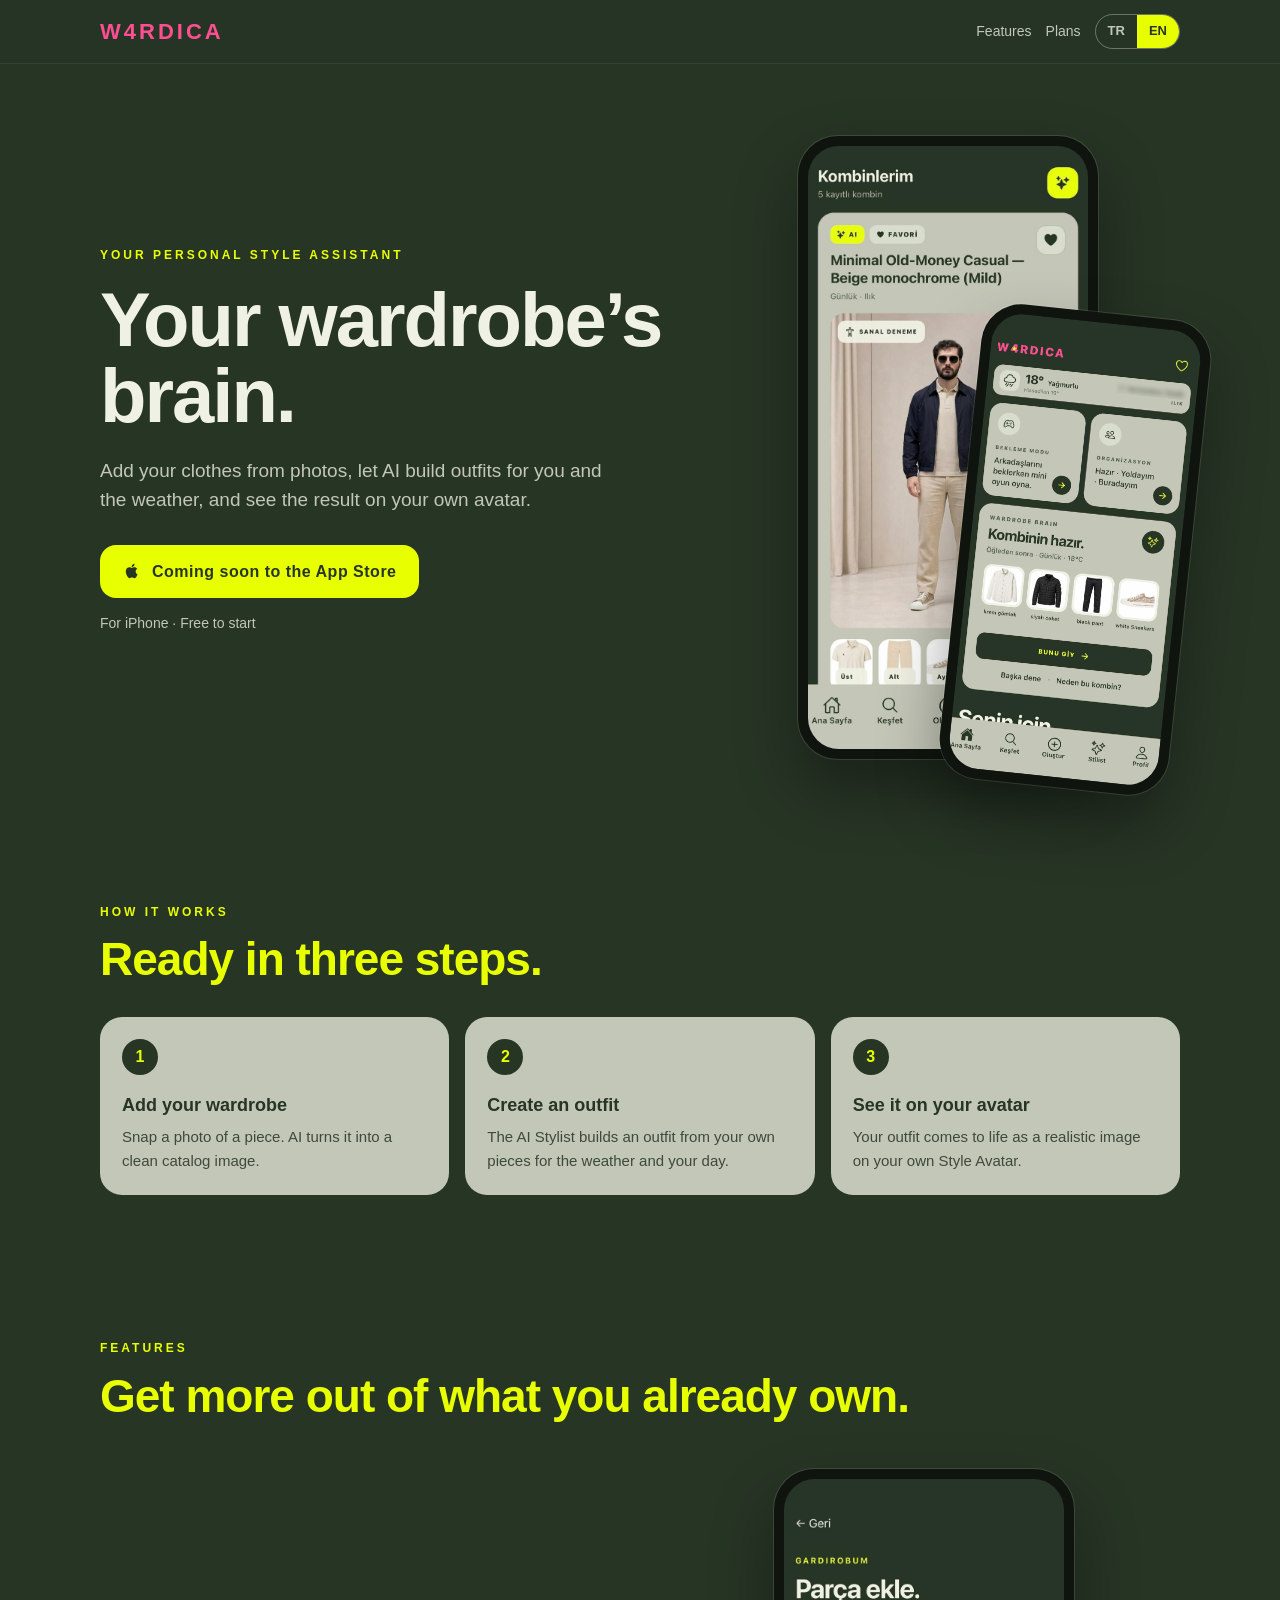
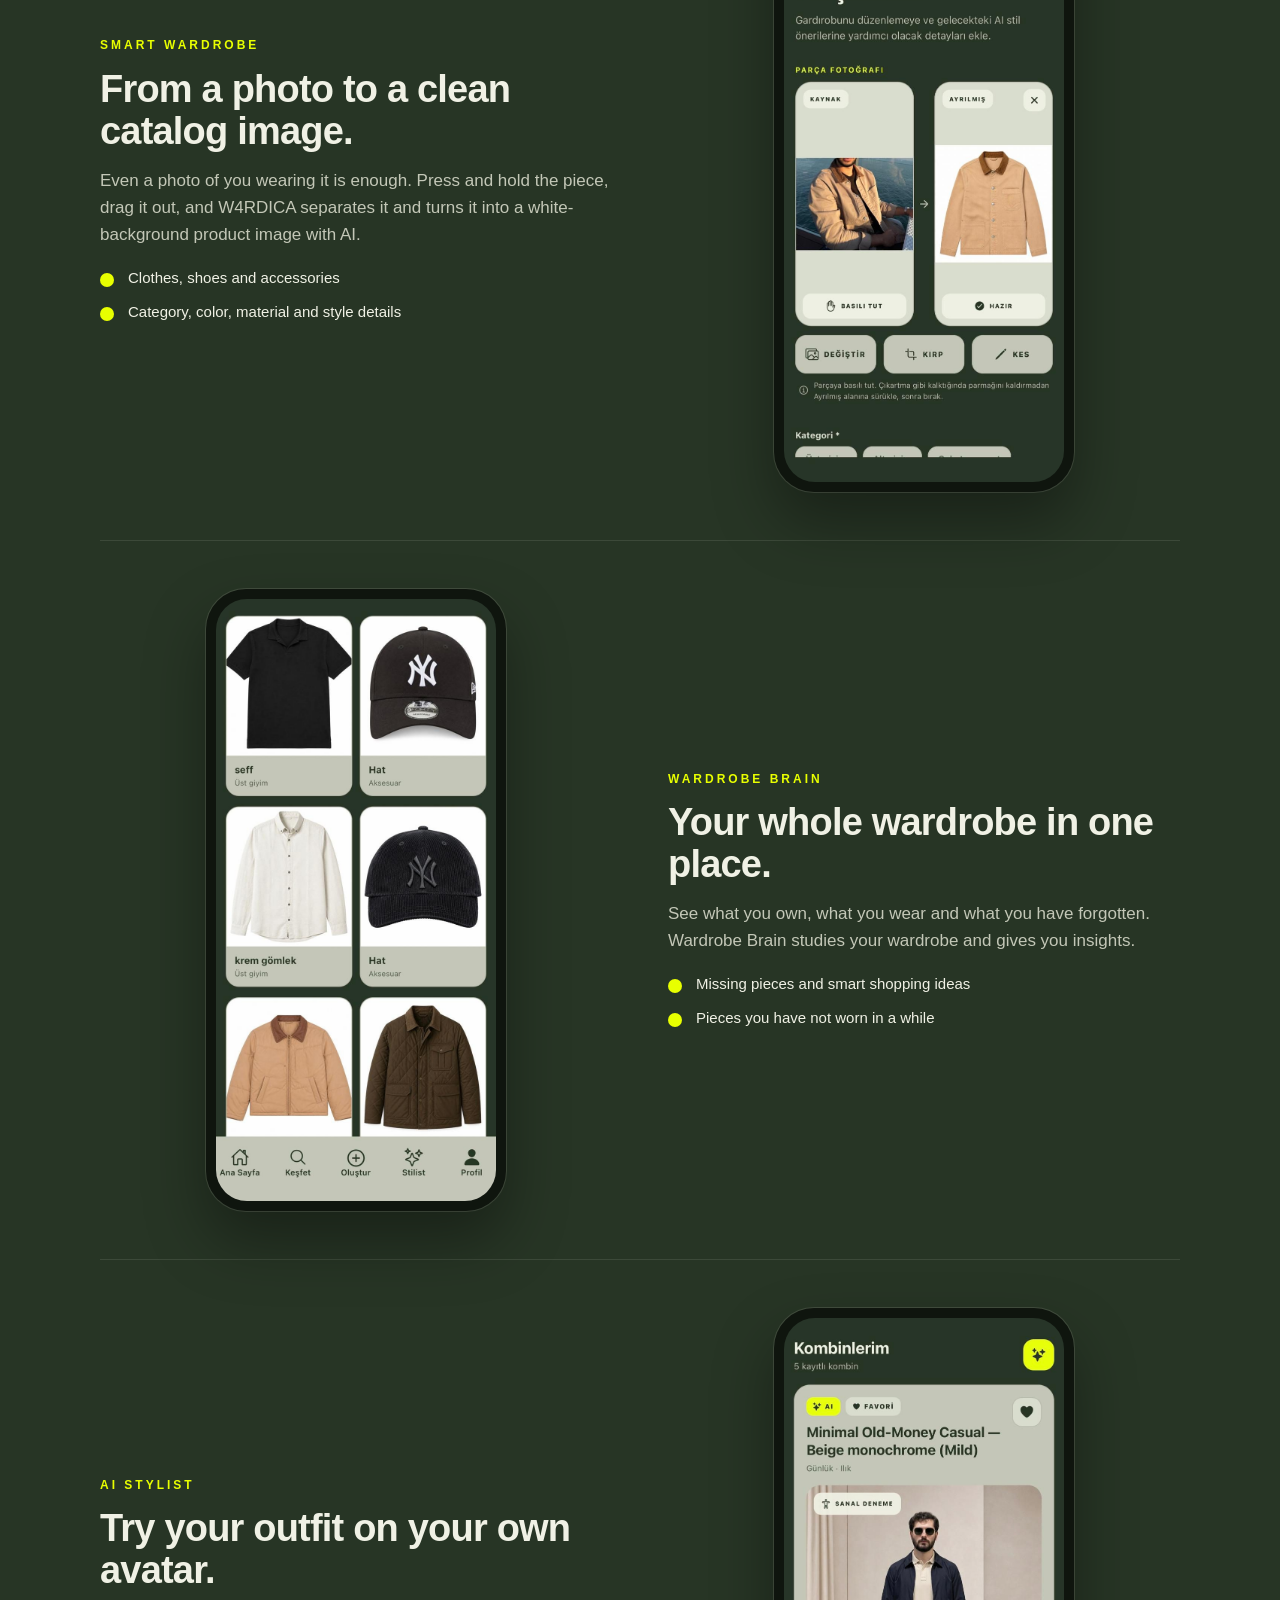
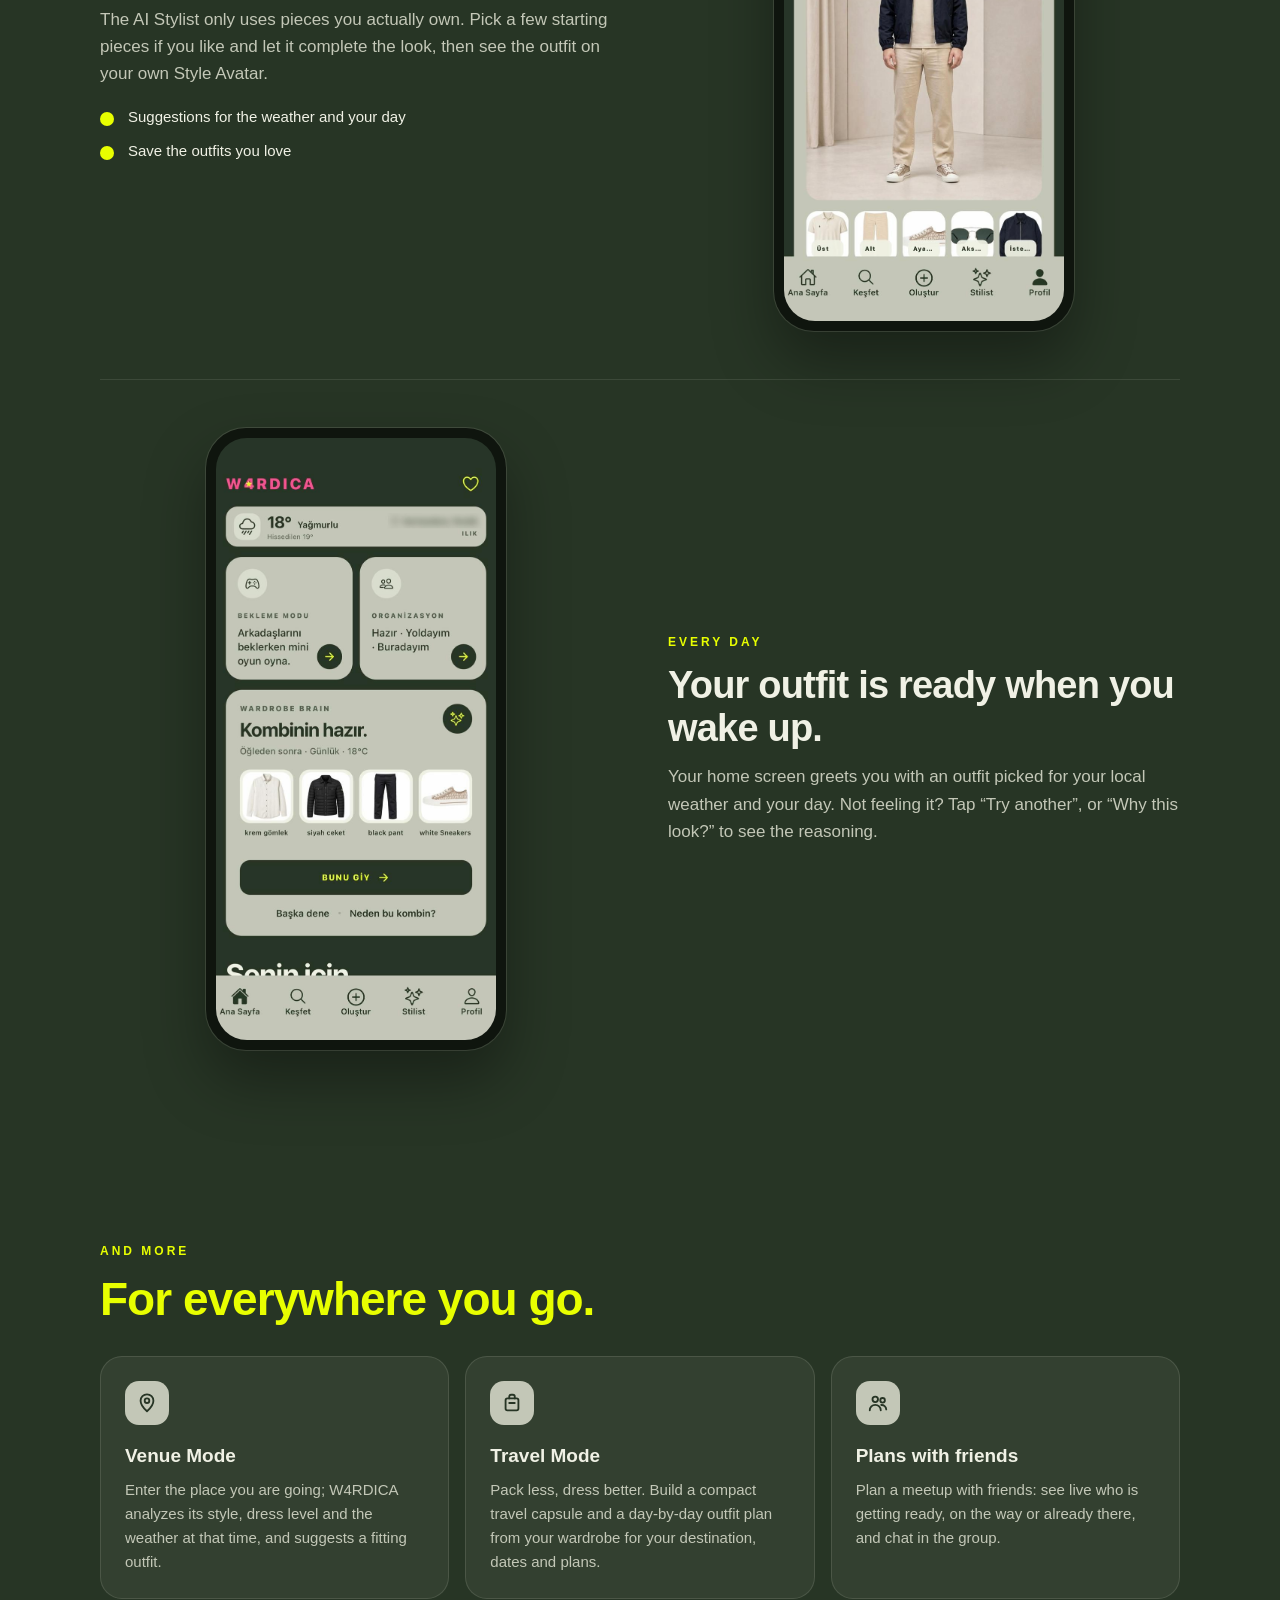
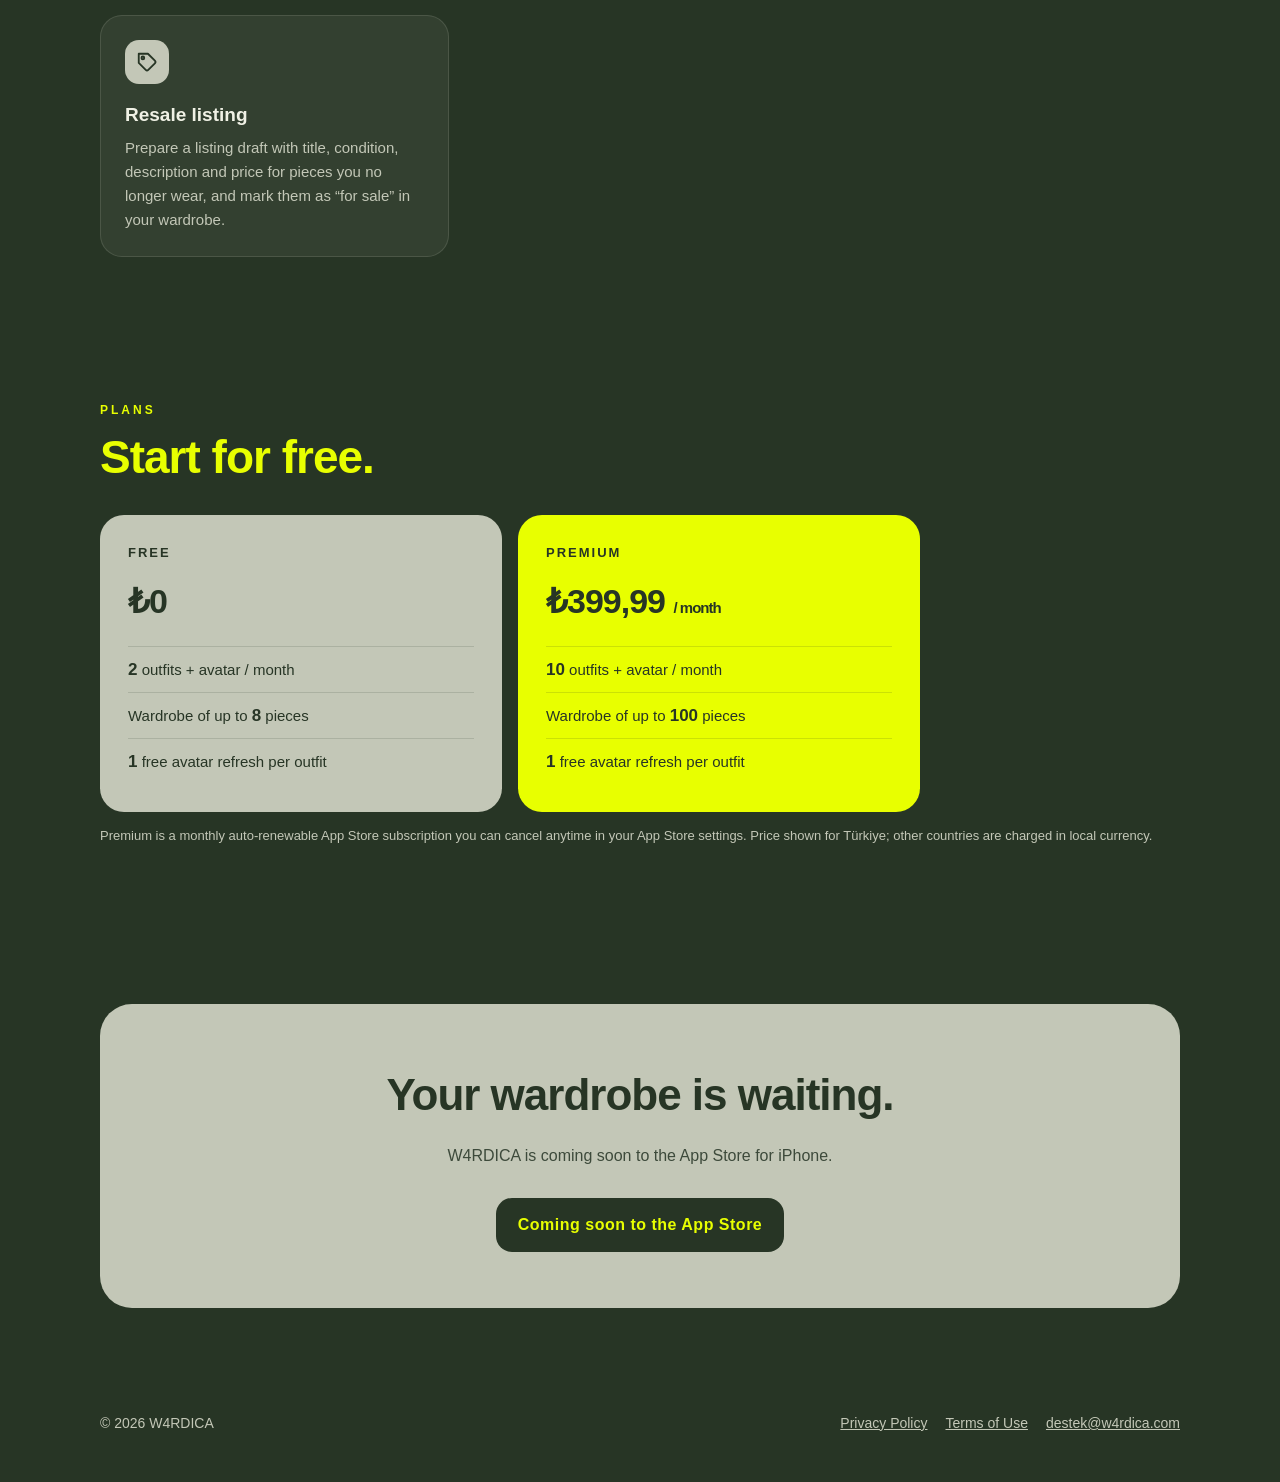
==== index.html @ 7abb7be6 "W4RDICA website: landing page, privacy policy, terms of use Co-Authored-By: Claude Opus 5.5 <noreply" ====
<!doctype html>
<html lang="tr" data-lang="tr">
  <head>
    <meta charset="utf-8" />
    <meta name="viewport" content="width=device-width, initial-scale=1" />
    <title>W4RDICA — Gardırobunun beyni</title>
    <meta
      name="description"
      content="W4RDICA: gardırobunu fotoğraftan ekle, yapay zekâ ile sana özel kombinler oluştur ve kombinini kendi avatarında gör."
    />
    <meta property="og:title" content="W4RDICA — Gardırobunun beyni" />
    <meta
      property="og:description"
      content="Gardırobunu dijitalleştir, yapay zekâ ile kombin oluştur, avatarında dene."
    />
    <meta property="og:image" content="images/screen-outfit-avatar.jpg" />
    <meta name="theme-color" content="#273525" />
    <link rel="stylesheet" href="style.css" />
    <link rel="stylesheet" href="home.css" />
  </head>
  <body>
    <header class="site-header">
      <div class="inner">
        <a class="brand" href="./">W4RDICA</a>
        <div class="header-actions">
          <a class="hide-mobile" href="#features">
            <span lang="tr">Özellikler</span><span lang="en">Features</span>
          </a>
          <a class="hide-mobile" href="#plans">
            <span lang="tr">Planlar</span><span lang="en">Plans</span>
          </a>
          <div class="lang-toggle" role="group" aria-label="Language">
            <button type="button" data-set-lang="tr" aria-pressed="true">TR</button>
            <button type="button" data-set-lang="en" aria-pressed="false">EN</button>
          </div>
        </div>
      </div>
    </header>

    <main>
      <!-- ================= HERO ================= -->
      <section class="section">
        <div class="hero-grid">
          <div>
            <div class="eyebrow">
              <span lang="tr">Kişisel stil asistanın</span>
              <span lang="en">Your personal style assistant</span>
            </div>

            <h1 class="hero-title">
              <span lang="tr">Gardırobunun beyni.</span>
              <span lang="en">Your wardrobe’s brain.</span>
            </h1>

            <p class="hero-lead" lang="tr">
              Kıyafetlerini fotoğraftan ekle, yapay zekâ sana ve havaya uygun
              kombinler hazırlasın, sonucu kendi avatarında gör.
            </p>
            <p class="hero-lead" lang="en">
              Add your clothes from photos, let AI build outfits for you and
              the weather, and see the result on your own avatar.
            </p>

            <div class="coming-soon">
              <svg viewBox="0 0 24 24" fill="currentColor" aria-hidden="true">
                <path d="M16.37 12.5c-.02-2.2 1.8-3.26 1.88-3.31-1.03-1.5-2.62-1.7-3.18-1.73-1.35-.14-2.64.8-3.33.8-.69 0-1.74-.78-2.87-.76-1.47.02-2.83.86-3.59 2.17-1.54 2.66-.39 6.6 1.1 8.76.73 1.06 1.6 2.24 2.74 2.2 1.1-.05 1.52-.71 2.85-.71 1.33 0 1.7.71 2.87.69 1.18-.02 1.93-1.08 2.65-2.14.84-1.22 1.18-2.41 1.2-2.47-.03-.01-2.3-.88-2.32-3.5ZM14.2 6.03c.6-.73 1.01-1.75.9-2.77-.87.04-1.92.58-2.54 1.31-.56.64-1.05 1.68-.92 2.68.97.07 1.96-.49 2.56-1.22Z" />
              </svg>
              <span lang="tr">Yakında App Store’da</span>
              <span lang="en">Coming soon to the App Store</span>
            </div>

            <p class="hero-note" lang="tr">iPhone için · Ücretsiz başla</p>
            <p class="hero-note" lang="en">For iPhone · Free to start</p>
          </div>

          <div class="hero-phones">
            <div class="phone">
              <img
                src="images/screen-outfit-avatar.jpg"
                alt="W4RDICA: yapay zekâ kombini avatar üzerinde"
                loading="eager"
              />
            </div>
            <div class="phone">
              <img
                src="images/screen-home.jpg"
                alt="W4RDICA ana sayfa: günün hazır kombini"
                loading="lazy"
              />
            </div>
          </div>
        </div>
      </section>

      <!-- ================= HOW IT WORKS ================= -->
      <section class="section">
        <div class="eyebrow">
          <span lang="tr">Nasıl çalışır?</span>
          <span lang="en">How it works</span>
        </div>
        <h2 class="section-title">
          <span lang="tr">Üç adımda hazırsın.</span>
          <span lang="en">Ready in three steps.</span>
        </h2>

        <div class="steps">
          <div class="step">
            <div class="step-number">1</div>
            <h3>
              <span lang="tr">Gardırobunu ekle</span>
              <span lang="en">Add your wardrobe</span>
            </h3>
            <p lang="tr">Kıyafetinin fotoğrafını çek. Yapay zekâ onu temiz bir katalog görseline dönüştürür.</p>
            <p lang="en">Snap a photo of a piece. AI turns it into a clean catalog image.</p>
          </div>
          <div class="step">
            <div class="step-number">2</div>
            <h3>
              <span lang="tr">Kombinini oluştur</span>
              <span lang="en">Create an outfit</span>
            </h3>
            <p lang="tr">AI Stilist, gardırobundaki parçalardan havaya ve gününe uygun bir kombin hazırlar.</p>
            <p lang="en">The AI Stylist builds an outfit from your own pieces for the weather and your day.</p>
          </div>
          <div class="step">
            <div class="step-number">3</div>
            <h3>
              <span lang="tr">Avatarında gör</span>
              <span lang="en">See it on your avatar</span>
            </h3>
            <p lang="tr">Kombinin, kendi Stil Avatarın üzerinde gerçekçi bir görselle canlanır.</p>
            <p lang="en">Your outfit comes to life as a realistic image on your own Style Avatar.</p>
          </div>
        </div>
      </section>

      <!-- ================= FEATURES ================= -->
      <section class="section" id="features">
        <div class="eyebrow">
          <span lang="tr">Özellikler</span>
          <span lang="en">Features</span>
        </div>
        <h2 class="section-title">
          <span lang="tr">Dolabındakiler, hiç olmadığı kadar işe yarar.</span>
          <span lang="en">Get more out of what you already own.</span>
        </h2>

        <!-- Smart wardrobe: add item -->
        <div class="feature">
          <div>
            <div class="eyebrow">
              <span lang="tr">Akıllı gardırop</span>
              <span lang="en">Smart wardrobe</span>
            </div>
            <h3>
              <span lang="tr">Fotoğraftan, temiz bir katalog görseline.</span>
              <span lang="en">From a photo to a clean catalog image.</span>
            </h3>
            <p lang="tr">Kıyafetin üzerindeyken çektiğin bir fotoğraf bile yeterli. Parçaya basılı tut, sürükle; W4RDICA onu ayırır ve yapay zekâ ile beyaz zeminli bir ürün görseline dönüştürür.</p>
            <p lang="en">Even a photo of you wearing it is enough. Press and hold the piece, drag it out, and W4RDICA separates it and turns it into a white-background product image with AI.</p>
            <ul lang="tr">
              <li>Kıyafet, ayakkabı ve aksesuarlar</li>
              <li>Kategori, renk, malzeme ve stil bilgileri</li>
            </ul>
            <ul lang="en">
              <li>Clothes, shoes and accessories</li>
              <li>Category, color, material and style details</li>
            </ul>
          </div>
          <div class="feature-media">
            <div class="phone">
              <img src="images/screen-add-item.jpg" alt="Parça ekleme: fotoğraftan ayrılmış kıyafet" loading="lazy" />
            </div>
          </div>
        </div>

        <!-- Wardrobe grid + insights -->
        <div class="feature reverse">
          <div>
            <div class="eyebrow">
              <span lang="tr">Wardrobe Brain</span>
              <span lang="en">Wardrobe Brain</span>
            </div>
            <h3>
              <span lang="tr">Tüm gardırobun, tek bir yerde.</span>
              <span lang="en">Your whole wardrobe in one place.</span>
            </h3>
            <p lang="tr">Ne aldığını, ne giydiğini ve neyi unuttuğunu gör. Wardrobe Brain gardırobunu inceler ve sana içgörüler sunar.</p>
            <p lang="en">See what you own, what you wear and what you have forgotten. Wardrobe Brain studies your wardrobe and gives you insights.</p>
            <ul lang="tr">
              <li>Eksik parçalar ve akıllı alışveriş önerileri</li>
              <li>Uzun süredir giyilmeyen parçalar</li>
            </ul>
            <ul lang="en">
              <li>Missing pieces and smart shopping ideas</li>
              <li>Pieces you have not worn in a while</li>
            </ul>
          </div>
          <div class="feature-media">
            <div class="phone">
              <img src="images/screen-wardrobe.jpg" alt="Gardırop ızgarası" loading="lazy" />
            </div>
          </div>
        </div>

        <!-- AI Stylist + avatar -->
        <div class="feature">
          <div>
            <div class="eyebrow">
              <span lang="tr">AI Stilist</span>
              <span lang="en">AI Stylist</span>
            </div>
            <h3>
              <span lang="tr">Kombinini kendi avatarında dene.</span>
              <span lang="en">Try your outfit on your own avatar.</span>
            </h3>
            <p lang="tr">AI Stilist yalnızca gerçekten sahip olduğun parçalarla kombin kurar. İstersen başlangıç parçalarını sen seç; kalanını o tamamlasın. Sonra kombinini kendi Stil Avatarının üzerinde gör.</p>
            <p lang="en">The AI Stylist only uses pieces you actually own. Pick a few starting pieces if you like and let it complete the look, then see the outfit on your own Style Avatar.</p>
            <ul lang="tr">
              <li>Havaya ve gününe uygun öneriler</li>
              <li>Beğendiğin kombinleri kaydet</li>
            </ul>
            <ul lang="en">
              <li>Suggestions for the weather and your day</li>
              <li>Save the outfits you love</li>
            </ul>
          </div>
          <div class="feature-media">
            <div class="phone">
              <img src="images/screen-outfit-avatar.jpg" alt="Kombin, avatar üzerinde sanal deneme" loading="lazy" />
            </div>
          </div>
        </div>

        <!-- Daily ready look -->
        <div class="feature reverse">
          <div>
            <div class="eyebrow">
              <span lang="tr">Her gün</span>
              <span lang="en">Every day</span>
            </div>
            <h3>
              <span lang="tr">Uyandığında kombinin hazır.</span>
              <span lang="en">Your outfit is ready when you wake up.</span>
            </h3>
            <p lang="tr">Ana sayfada bulunduğun yerin hava durumuna ve gününe göre hazırlanmış bir kombin seni bekler. Beğenmezsen “Başka dene”, neden seçildiğini merak edersen “Neden bu kombin?”.</p>
            <p lang="en">Your home screen greets you with an outfit picked for your local weather and your day. Not feeling it? Tap “Try another”, or “Why this look?” to see the reasoning.</p>
          </div>
          <div class="feature-media">
            <div class="phone">
              <img src="images/screen-home.jpg" alt="Ana sayfa: günün kombini" loading="lazy" />
            </div>
          </div>
        </div>
      </section>

      <!-- ================= MORE FEATURES ================= -->
      <section class="section">
        <div class="eyebrow">
          <span lang="tr">Dahası</span>
          <span lang="en">And more</span>
        </div>
        <h2 class="section-title">
          <span lang="tr">Gittiğin her yer için.</span>
          <span lang="en">For everywhere you go.</span>
        </h2>

        <div class="more-grid">
          <div class="more-card">
            <div class="more-icon">
              <svg viewBox="0 0 24 24" fill="none" stroke="currentColor" stroke-width="2" stroke-linecap="round" stroke-linejoin="round" aria-hidden="true"><path d="M12 21s-7-6.2-7-11.5A7 7 0 0 1 19 9.5C19 14.8 12 21 12 21Z" /><circle cx="12" cy="9.5" r="2.5" /></svg>
            </div>
            <h3><span lang="tr">Mekân Modu</span><span lang="en">Venue Mode</span></h3>
            <p lang="tr">Gideceğin mekânı yaz; W4RDICA mekânın tarzını, şıklık seviyesini ve o saatteki havayı analiz edip ortama uygun bir kombin önersin.</p>
            <p lang="en">Enter the place you are going; W4RDICA analyzes its style, dress level and the weather at that time, and suggests a fitting outfit.</p>
          </div>

          <div class="more-card">
            <div class="more-icon">
              <svg viewBox="0 0 24 24" fill="none" stroke="currentColor" stroke-width="2" stroke-linecap="round" stroke-linejoin="round" aria-hidden="true"><rect x="5" y="7" width="14" height="13" rx="2" /><path d="M9 7V5a2 2 0 0 1 2-2h2a2 2 0 0 1 2 2v2" /><path d="M9 12h6" /></svg>
            </div>
            <h3><span lang="tr">Seyahat Modu</span><span lang="en">Travel Mode</span></h3>
            <p lang="tr">Daha az götür, daha iyi giyin. Gideceğin yer, tarihler ve planlarına göre gardırobundan kompakt bir seyahat kapsülü ve gün gün kombin planı oluştur.</p>
            <p lang="en">Pack less, dress better. Build a compact travel capsule and a day-by-day outfit plan from your wardrobe for your destination, dates and plans.</p>
          </div>

          <div class="more-card">
            <div class="more-icon">
              <svg viewBox="0 0 24 24" fill="none" stroke="currentColor" stroke-width="2" stroke-linecap="round" stroke-linejoin="round" aria-hidden="true"><circle cx="9" cy="8" r="3" /><path d="M3 20a6 6 0 0 1 12 0" /><circle cx="17" cy="9" r="2.5" /><path d="M15.5 14.2A5 5 0 0 1 21 19" /></svg>
            </div>
            <h3><span lang="tr">Organizasyon</span><span lang="en">Plans with friends</span></h3>
            <p lang="tr">Arkadaşlarınla buluşmayı planla: kimin hazırlandığını, yolda olduğunu ya da vardığını canlı gör, grup sohbetinde konuş.</p>
            <p lang="en">Plan a meetup with friends: see live who is getting ready, on the way or already there, and chat in the group.</p>
          </div>

          <div class="more-card">
            <div class="more-icon">
              <svg viewBox="0 0 24 24" fill="none" stroke="currentColor" stroke-width="2" stroke-linecap="round" stroke-linejoin="round" aria-hidden="true"><path d="M20.6 13.4 13.4 20.6a2 2 0 0 1-2.8 0L3 13V3h10l7.6 7.6a2 2 0 0 1 0 2.8Z" /><circle cx="7.5" cy="7.5" r="1.5" /></svg>
            </div>
            <h3><span lang="tr">İkinci el ilanı</span><span lang="en">Resale listing</span></h3>
            <p lang="tr">Artık giymediğin parçalar için başlık, durum, açıklama ve fiyatıyla ilan taslağı hazırla; parçayı gardırobunda “satışta” olarak işaretle.</p>
            <p lang="en">Prepare a listing draft with title, condition, description and price for pieces you no longer wear, and mark them as “for sale” in your wardrobe.</p>
          </div>
        </div>
      </section>

      <!-- ================= PLANS ================= -->
      <section class="section" id="plans">
        <div class="eyebrow">
          <span lang="tr">Planlar</span>
          <span lang="en">Plans</span>
        </div>
        <h2 class="section-title">
          <span lang="tr">Ücretsiz başla.</span>
          <span lang="en">Start for free.</span>
        </h2>

        <div class="plans">
          <div class="plan">
            <div class="plan-name"><span lang="tr">ÜCRETSİZ</span><span lang="en">FREE</span></div>
            <div class="plan-price">₺0</div>
            <ul lang="tr">
              <li><strong>2</strong> kombin + avatar / ay</li>
              <li><strong>8</strong> parçalık gardırop</li>
              <li>Kombin başına <strong>1</strong> ücretsiz avatar yenileme</li>
            </ul>
            <ul lang="en">
              <li><strong>2</strong> outfits + avatar / month</li>
              <li>Wardrobe of up to <strong>8</strong> pieces</li>
              <li><strong>1</strong> free avatar refresh per outfit</li>
            </ul>
          </div>

          <div class="plan premium">
            <div class="plan-name">PREMIUM</div>
            <div class="plan-price">
              ₺399,99 <small lang="tr">/ ay</small><small lang="en">/ month</small>
            </div>
            <ul lang="tr">
              <li><strong>10</strong> kombin + avatar / ay</li>
              <li><strong>100</strong> parçalık gardırop</li>
              <li>Kombin başına <strong>1</strong> ücretsiz avatar yenileme</li>
            </ul>
            <ul lang="en">
              <li><strong>10</strong> outfits + avatar / month</li>
              <li>Wardrobe of up to <strong>100</strong> pieces</li>
              <li><strong>1</strong> free avatar refresh per outfit</li>
            </ul>
          </div>
        </div>

        <p class="plans-note" lang="tr">Premium, App Store üzerinden aylık otomatik yenilenen bir aboneliktir; istediğin zaman App Store ayarlarından iptal edebilirsin. Türkiye fiyatıdır; diğer ülkelerde fiyat yerel para birimine göre değişir.</p>
        <p class="plans-note" lang="en">Premium is a monthly auto-renewable App Store subscription you can cancel anytime in your App Store settings. Price shown for Türkiye; other countries are charged in local currency.</p>
      </section>

      <!-- ================= FINAL CTA ================= -->
      <section class="section">
        <div class="final-cta">
          <h2>
            <span lang="tr">Gardırobun seni bekliyor.</span>
            <span lang="en">Your wardrobe is waiting.</span>
          </h2>
          <p lang="tr">W4RDICA çok yakında iPhone için App Store’da.</p>
          <p lang="en">W4RDICA is coming soon to the App Store for iPhone.</p>
          <div class="coming-soon">
            <span lang="tr">Yakında App Store’da</span>
            <span lang="en">Coming soon to the App Store</span>
          </div>
        </div>
      </section>
    </main>

    <footer class="site-footer">
      <div>© 2026 W4RDICA</div>
      <nav>
        <a href="privacy.html">
          <span lang="tr">Gizlilik Politikası</span><span lang="en">Privacy Policy</span>
        </a>
        <a href="terms.html">
          <span lang="tr">Kullanım Koşulları</span><span lang="en">Terms of Use</span>
        </a>
        <a href="mailto:destek@w4rdica.com">destek@w4rdica.com</a>
      </nav>
    </footer>

    <script>
      (function () {
        var root = document.documentElement;
        var buttons = document.querySelectorAll('[data-set-lang]');

        function setLang(lang) {
          root.setAttribute('data-lang', lang);
          root.setAttribute('lang', lang);
          buttons.forEach(function (button) {
            button.setAttribute(
              'aria-pressed',
              String(button.getAttribute('data-set-lang') === lang)
            );
          });
          try {
            localStorage.setItem('w4rdica-lang', lang);
          } catch (error) {}
        }

        var saved = null;
        try {
          saved = localStorage.getItem('w4rdica-lang');
        } catch (error) {}

        var browser = (navigator.language || 'tr').toLowerCase();
        setLang(saved || (browser.indexOf('tr') === 0 ? 'tr' : 'en'));

        buttons.forEach(function (button) {
          button.addEventListener('click', function () {
            setLang(button.getAttribute('data-set-lang'));
          });
        });
      })();
    </script>
  </body>
</html>
---- style.css ----
:root {
  --bg: #273525;
  --surface: #c3c7b7;
  --surface-soft: #d9ddcf;
  --text: #f0f1e5;
  --text-muted: #c3c7b7;
  --ink: #273525;
  --accent: #e8ff00;
  --brand: #ff4f92;
}

* {
  box-sizing: border-box;
}

html {
  -webkit-text-size-adjust: 100%;
}

body {
  margin: 0;
  background: var(--bg);
  color: var(--text);
  font-family: -apple-system, BlinkMacSystemFont, "Segoe UI", Roboto,
    Helvetica, Arial, sans-serif;
  line-height: 1.6;
}

a {
  color: var(--accent);
}

.wrap {
  max-width: 760px;
  margin: 0 auto;
  padding: 32px 20px 64px;
}

.brand {
  font-size: 22px;
  font-weight: 800;
  letter-spacing: 3px;
  color: var(--brand);
  text-decoration: none;
}

nav.top {
  display: flex;
  flex-wrap: wrap;
  gap: 16px;
  align-items: center;
  justify-content: space-between;
}

nav.top .links {
  display: flex;
  flex-wrap: wrap;
  gap: 14px;
  font-size: 14px;
}

nav.top .links a {
  color: var(--text-muted);
}

h1 {
  margin: 40px 0 8px;
  font-size: 36px;
  line-height: 1.15;
  letter-spacing: -0.5px;
}

h2 {
  margin: 36px 0 8px;
  font-size: 21px;
  color: var(--accent);
}

h3 {
  margin: 24px 0 6px;
  font-size: 16px;
}

.updated {
  color: var(--text-muted);
  font-size: 14px;
}

.lang-switch {
  margin-top: 20px;
  display: inline-flex;
  gap: 8px;
  font-size: 14px;
}

.lang-switch a {
  padding: 6px 12px;
  border-radius: 999px;
  border: 1px solid var(--text-muted);
  color: var(--text);
  text-decoration: none;
}

.card {
  margin-top: 20px;
  padding: 16px 18px;
  border-radius: 16px;
  background: var(--surface);
  color: var(--ink);
}

.card a {
  color: var(--ink);
}

table {
  width: 100%;
  border-collapse: collapse;
  font-size: 14px;
}

th,
td {
  text-align: left;
  vertical-align: top;
  padding: 8px 6px;
  border-bottom: 1px solid rgba(240, 241, 229, 0.2);
}

.table-scroll {
  overflow-x: auto;
}

hr {
  margin: 56px 0;
  border: none;
  border-top: 1px solid rgba(240, 241, 229, 0.25);
}

footer {
  margin-top: 56px;
  font-size: 13px;
  color: var(--text-muted);
}

.hero {
  margin-top: 64px;
}

.hero p {
  font-size: 18px;
  color: var(--text-muted);
}
---- home.css ----
/* Landing page — builds on the tokens in style.css. */

.site-header {
  position: sticky;
  top: 0;
  z-index: 10;
  background: rgba(39, 53, 37, 0.92);
  backdrop-filter: blur(10px);
  -webkit-backdrop-filter: blur(10px);
  border-bottom: 1px solid rgba(240, 241, 229, 0.08);
}

.site-header .inner {
  max-width: 1120px;
  margin: 0 auto;
  padding: 14px 20px;
  display: flex;
  align-items: center;
  justify-content: space-between;
  gap: 16px;
}

.header-actions {
  display: flex;
  align-items: center;
  gap: 14px;
  font-size: 14px;
}

.header-actions a {
  color: var(--text-muted);
  text-decoration: none;
}

.lang-toggle {
  display: inline-flex;
  border: 1px solid rgba(240, 241, 229, 0.35);
  border-radius: 999px;
  overflow: hidden;
}

.lang-toggle button {
  border: 0;
  background: transparent;
  color: var(--text-muted);
  font: inherit;
  font-size: 13px;
  font-weight: 700;
  padding: 6px 12px;
  cursor: pointer;
}

.lang-toggle button[aria-pressed="true"] {
  background: var(--accent);
  color: var(--ink);
}

.section {
  max-width: 1120px;
  margin: 0 auto;
  padding: 72px 20px;
}

.eyebrow {
  font-size: 12px;
  font-weight: 800;
  letter-spacing: 3px;
  color: var(--accent);
  text-transform: uppercase;
}

/* ---------- hero ---------- */

.hero-grid {
  display: grid;
  grid-template-columns: 1.1fr 0.9fr;
  gap: 48px;
  align-items: center;
}

.hero-title {
  margin: 16px 0 0;
  font-size: clamp(44px, 7vw, 76px);
  line-height: 1;
  letter-spacing: -2px;
}

.hero-lead {
  margin: 22px 0 0;
  max-width: 520px;
  font-size: 19px;
  line-height: 1.55;
  color: var(--text-muted);
}

.coming-soon {
  margin-top: 30px;
  display: inline-flex;
  align-items: center;
  gap: 10px;
  padding: 14px 22px;
  border-radius: 16px;
  background: var(--accent);
  color: var(--ink);
  font-weight: 800;
  letter-spacing: 0.5px;
}

.coming-soon svg {
  width: 20px;
  height: 20px;
}

.hero-note {
  margin-top: 14px;
  font-size: 14px;
  color: var(--text-muted);
}

/* ---------- phone frames ---------- */

.phone {
  position: relative;
  width: 100%;
  max-width: 300px;
  aspect-ratio: 771 / 1600;
  border-radius: 40px;
  padding: 10px;
  background: #0f150e;
  box-shadow:
    0 0 0 1px rgba(240, 241, 229, 0.12),
    0 30px 60px rgba(0, 0, 0, 0.35);
}

.phone img {
  display: block;
  width: 100%;
  height: 100%;
  object-fit: cover;
  border-radius: 31px;
}

.hero-phones {
  position: relative;
  display: flex;
  justify-content: center;
}

.hero-phones .phone:nth-child(2) {
  position: absolute;
  max-width: 230px;
  right: -10px;
  bottom: -30px;
  transform: rotate(6deg);
}

/* ---------- how it works ---------- */

.steps {
  margin-top: 32px;
  display: grid;
  grid-template-columns: repeat(3, 1fr);
  gap: 16px;
}

.step {
  padding: 22px;
  border-radius: 22px;
  background: var(--surface);
  color: var(--ink);
}

.step-number {
  width: 36px;
  height: 36px;
  border-radius: 50%;
  display: grid;
  place-items: center;
  background: var(--ink);
  color: var(--accent);
  font-weight: 800;
}

.step h3 {
  margin: 16px 0 6px;
  font-size: 18px;
}

.step p {
  margin: 0;
  font-size: 15px;
  color: #3d4a3b;
}

.section-title {
  margin: 12px 0 0;
  font-size: clamp(32px, 4.5vw, 46px);
  line-height: 1.1;
  letter-spacing: -1px;
}

.section-lead {
  margin: 14px 0 0;
  max-width: 640px;
  font-size: 17px;
  color: var(--text-muted);
}

/* ---------- feature rows ---------- */

.feature {
  display: grid;
  grid-template-columns: 1fr 1fr;
  gap: 56px;
  align-items: center;
  padding: 48px 0;
}

.feature + .feature {
  border-top: 1px solid rgba(240, 241, 229, 0.1);
}

.feature.reverse .feature-media {
  order: -1;
}

.feature-media {
  display: flex;
  justify-content: center;
}

.feature h3 {
  margin: 12px 0 0;
  font-size: clamp(28px, 3.6vw, 38px);
  line-height: 1.12;
  letter-spacing: -0.8px;
}

.feature p {
  margin: 14px 0 0;
  font-size: 17px;
  color: var(--text-muted);
}

.feature ul {
  margin: 18px 0 0;
  padding: 0;
  list-style: none;
}

.feature li {
  position: relative;
  padding-left: 28px;
  margin-top: 10px;
  font-size: 15px;
}

.feature li::before {
  content: "";
  position: absolute;
  left: 0;
  top: 7px;
  width: 14px;
  height: 14px;
  border-radius: 50%;
  background: var(--accent);
}

/* ---------- more features ---------- */

.more-grid {
  margin-top: 32px;
  display: grid;
  grid-template-columns: repeat(3, 1fr);
  gap: 16px;
}

.more-card {
  padding: 24px;
  border-radius: 22px;
  background: rgba(240, 241, 229, 0.06);
  border: 1px solid rgba(240, 241, 229, 0.12);
}

.more-icon {
  width: 44px;
  height: 44px;
  border-radius: 14px;
  display: grid;
  place-items: center;
  background: var(--surface);
  color: var(--ink);
}

.more-icon svg {
  width: 22px;
  height: 22px;
}

.more-card h3 {
  margin: 16px 0 6px;
  font-size: 19px;
}

.more-card p {
  margin: 0;
  font-size: 15px;
  color: var(--text-muted);
}

/* ---------- plans ---------- */

.plans {
  margin-top: 32px;
  display: grid;
  grid-template-columns: repeat(2, 1fr);
  gap: 16px;
  max-width: 820px;
}

.plan {
  padding: 28px;
  border-radius: 24px;
  background: var(--surface);
  color: var(--ink);
}

.plan.premium {
  background: var(--accent);
}

.plan-name {
  font-size: 13px;
  font-weight: 800;
  letter-spacing: 2px;
}

.plan-price {
  margin-top: 10px;
  font-size: 34px;
  font-weight: 800;
  letter-spacing: -1px;
}

.plan-price small {
  font-size: 15px;
  font-weight: 600;
}

.plan ul {
  margin: 18px 0 0;
  padding: 0;
  list-style: none;
}

.plan li {
  padding: 9px 0;
  border-top: 1px solid rgba(39, 53, 37, 0.15);
  font-size: 15px;
}

.plan li strong {
  font-size: 17px;
}

.plans-note {
  margin-top: 14px;
  font-size: 13px;
  color: var(--text-muted);
}

/* ---------- final cta & footer ---------- */

.final-cta {
  text-align: center;
  padding: 56px 24px;
  border-radius: 32px;
  background: var(--surface);
  color: var(--ink);
}

.final-cta h2 {
  margin: 0;
  color: var(--ink);
  font-size: clamp(30px, 4.5vw, 44px);
  letter-spacing: -1px;
}

.final-cta p {
  margin: 12px auto 0;
  max-width: 520px;
  color: #3d4a3b;
}

.final-cta .coming-soon {
  background: var(--ink);
  color: var(--accent);
}

.site-footer {
  max-width: 1120px;
  margin: 0 auto;
  padding: 32px 20px 48px;
  display: flex;
  flex-wrap: wrap;
  gap: 16px;
  justify-content: space-between;
  font-size: 14px;
  color: var(--text-muted);
}

.site-footer nav {
  display: flex;
  flex-wrap: wrap;
  gap: 18px;
}

.site-footer a {
  color: var(--text-muted);
}

/* ---------- language visibility ---------- */

html[data-lang="tr"] [lang="en"],
html[data-lang="en"] [lang="tr"] {
  display: none !important;
}

/* ---------- responsive ---------- */

@media (max-width: 860px) {
  .section {
    padding: 56px 16px;
  }

  .hero-grid,
  .feature {
    grid-template-columns: 1fr;
    gap: 36px;
  }

  .feature.reverse .feature-media {
    order: 0;
  }

  .hero-phones {
    padding-bottom: 20px;
  }

  .hero-phones .phone:nth-child(2) {
    display: none;
  }

  .steps,
  .more-grid,
  .plans {
    grid-template-columns: 1fr;
  }

  .phone {
    max-width: 260px;
  }

  .header-actions .hide-mobile {
    display: none;
  }
}
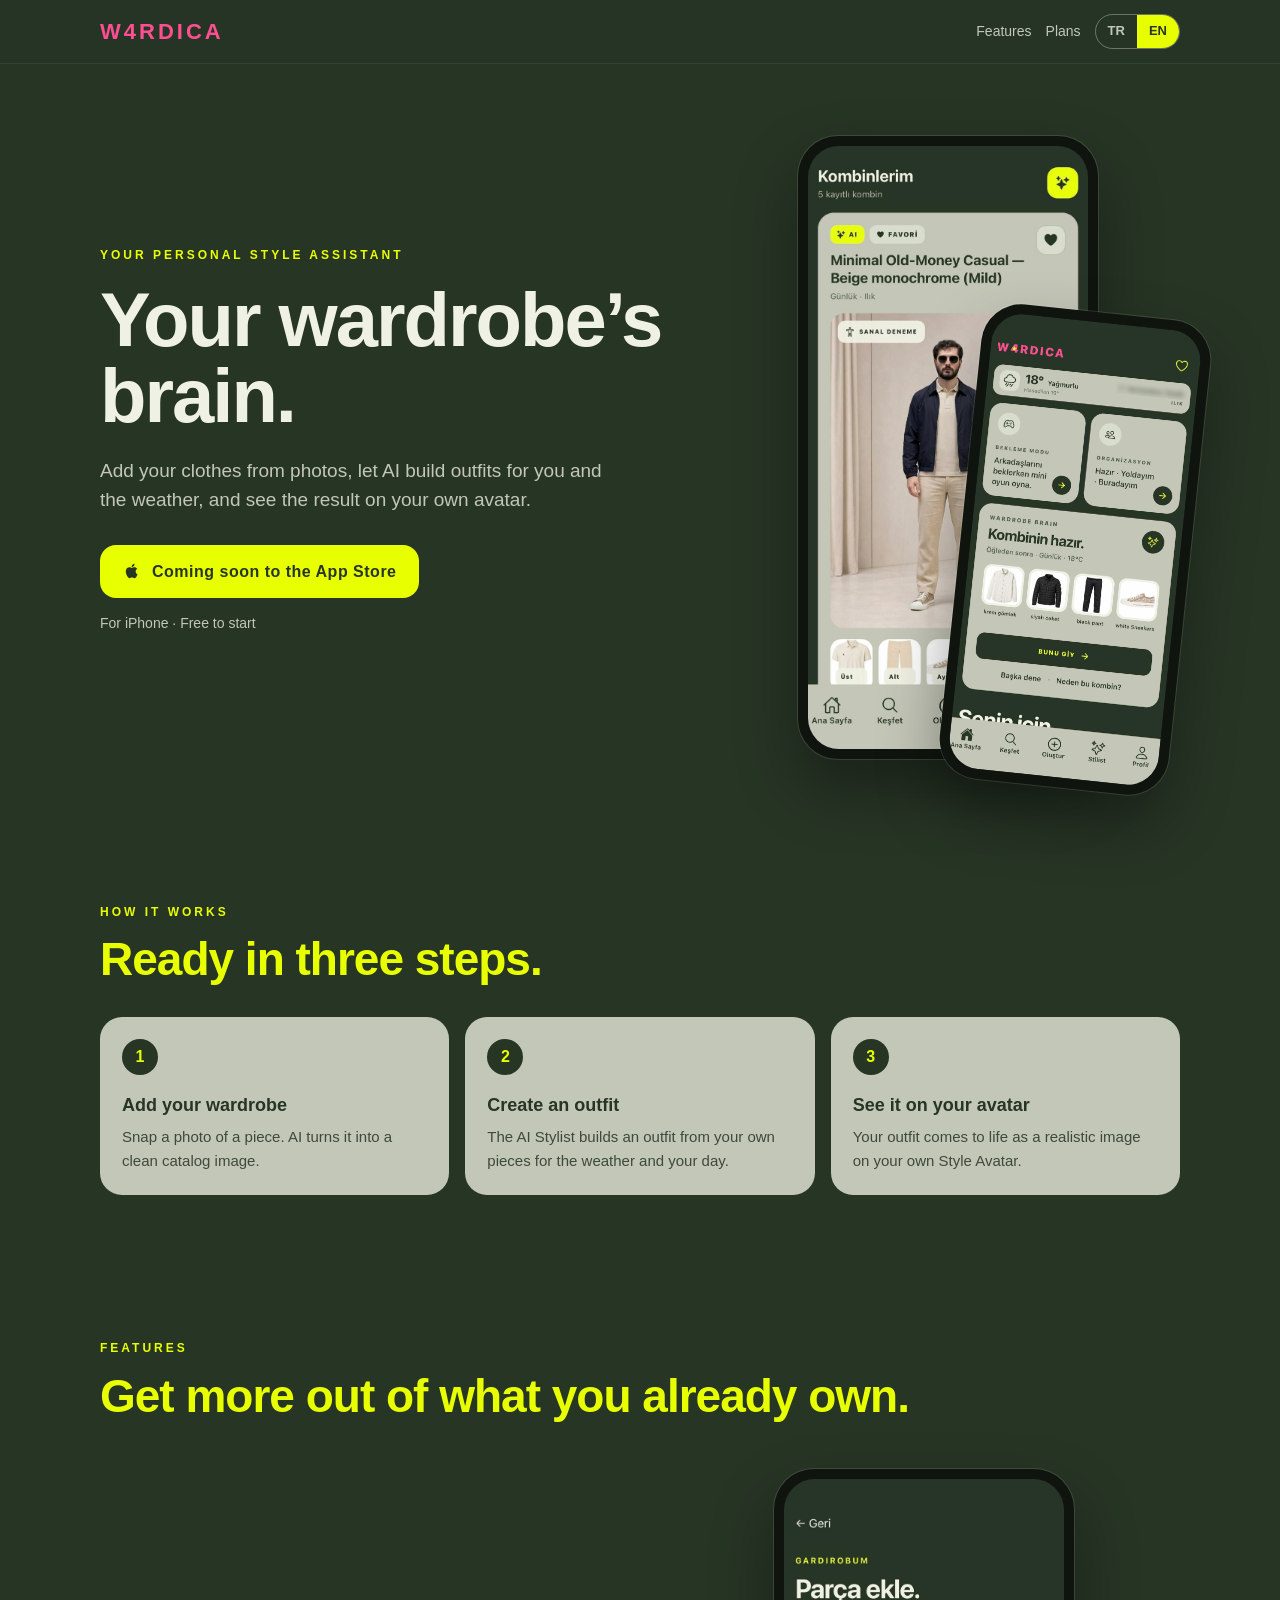
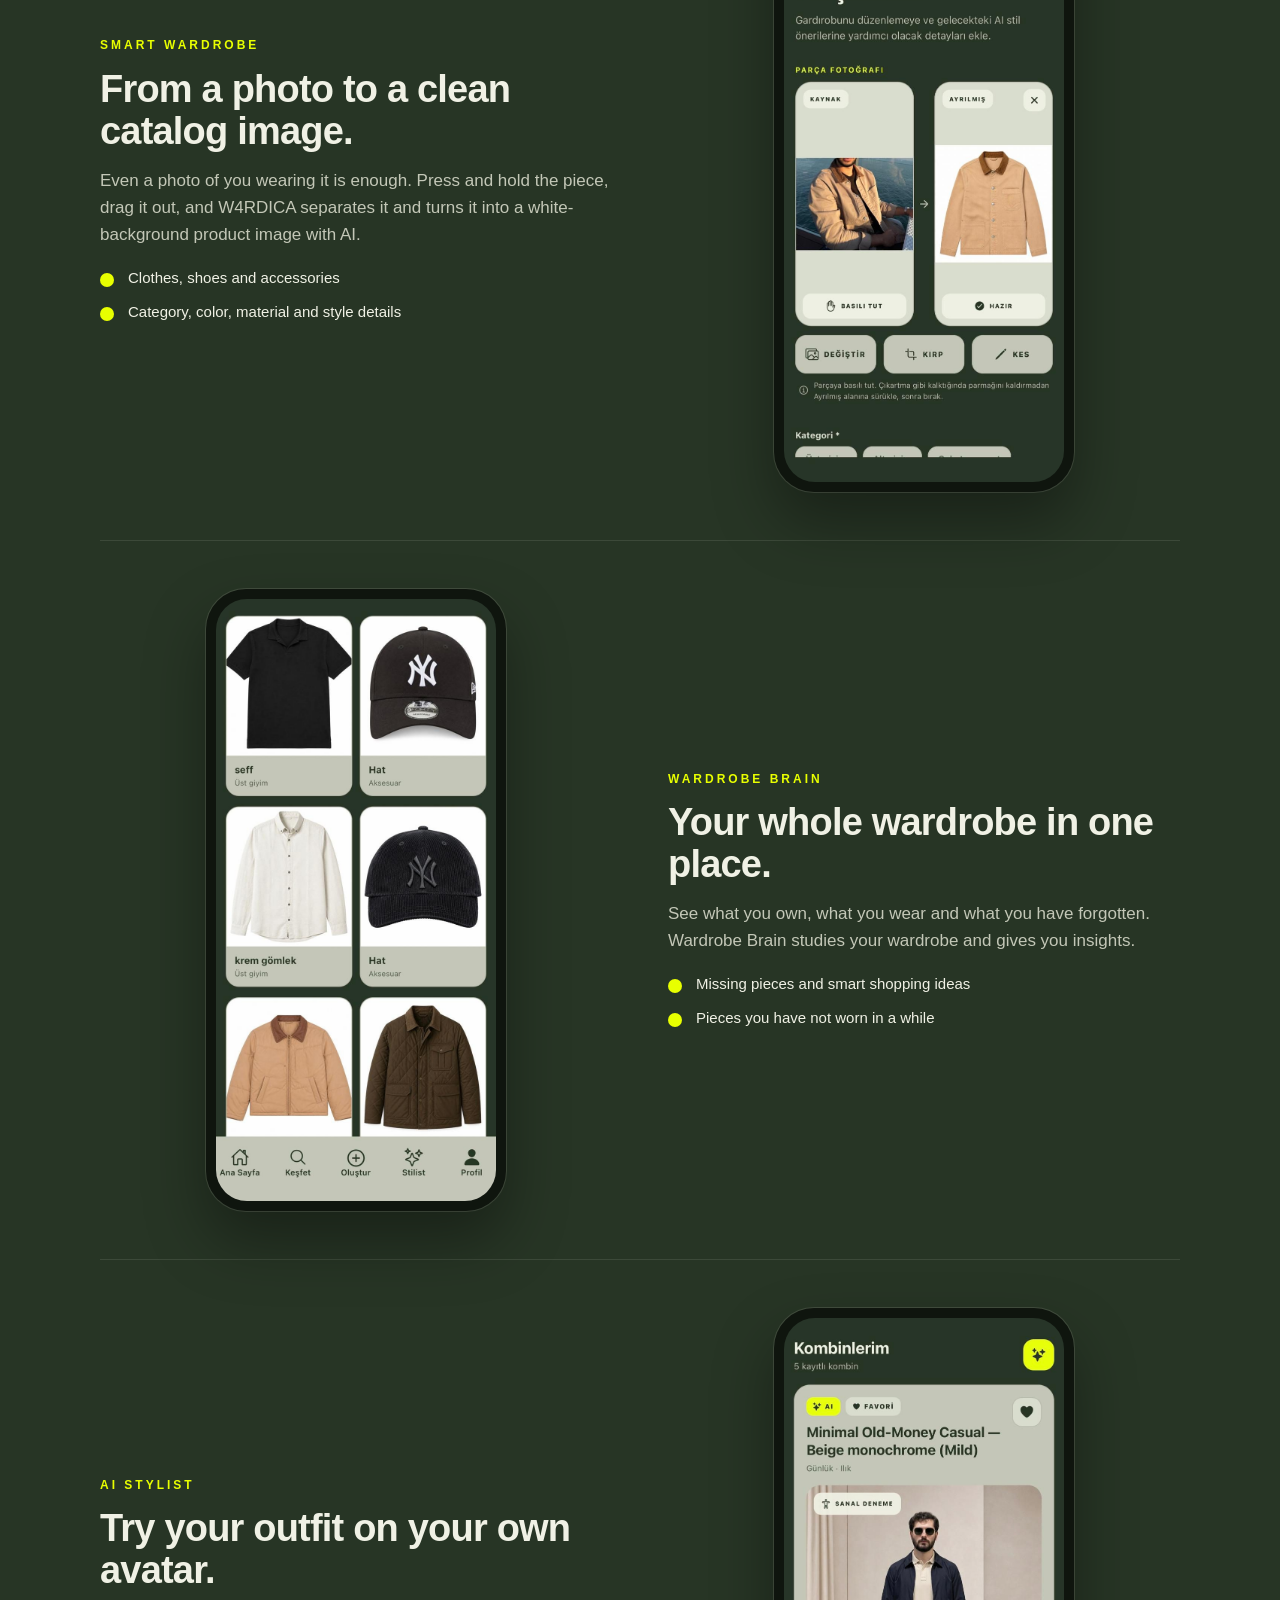
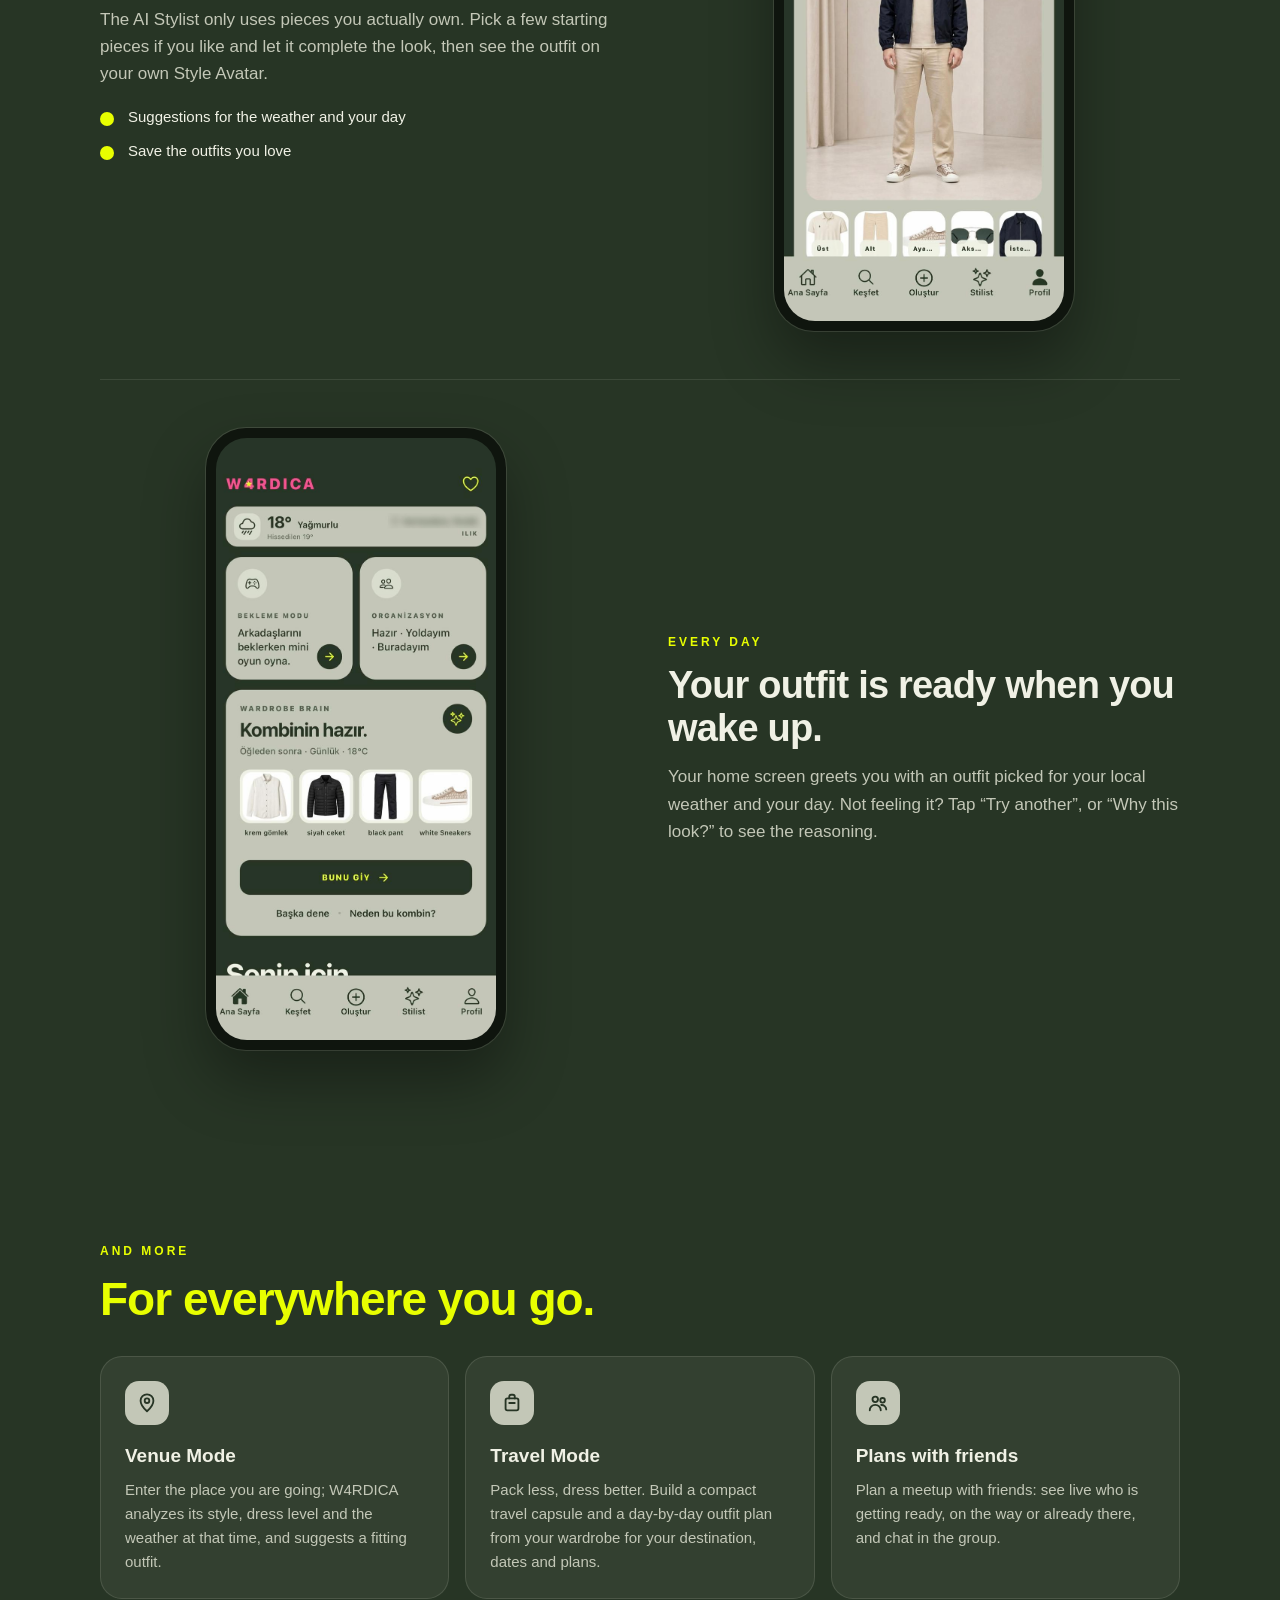
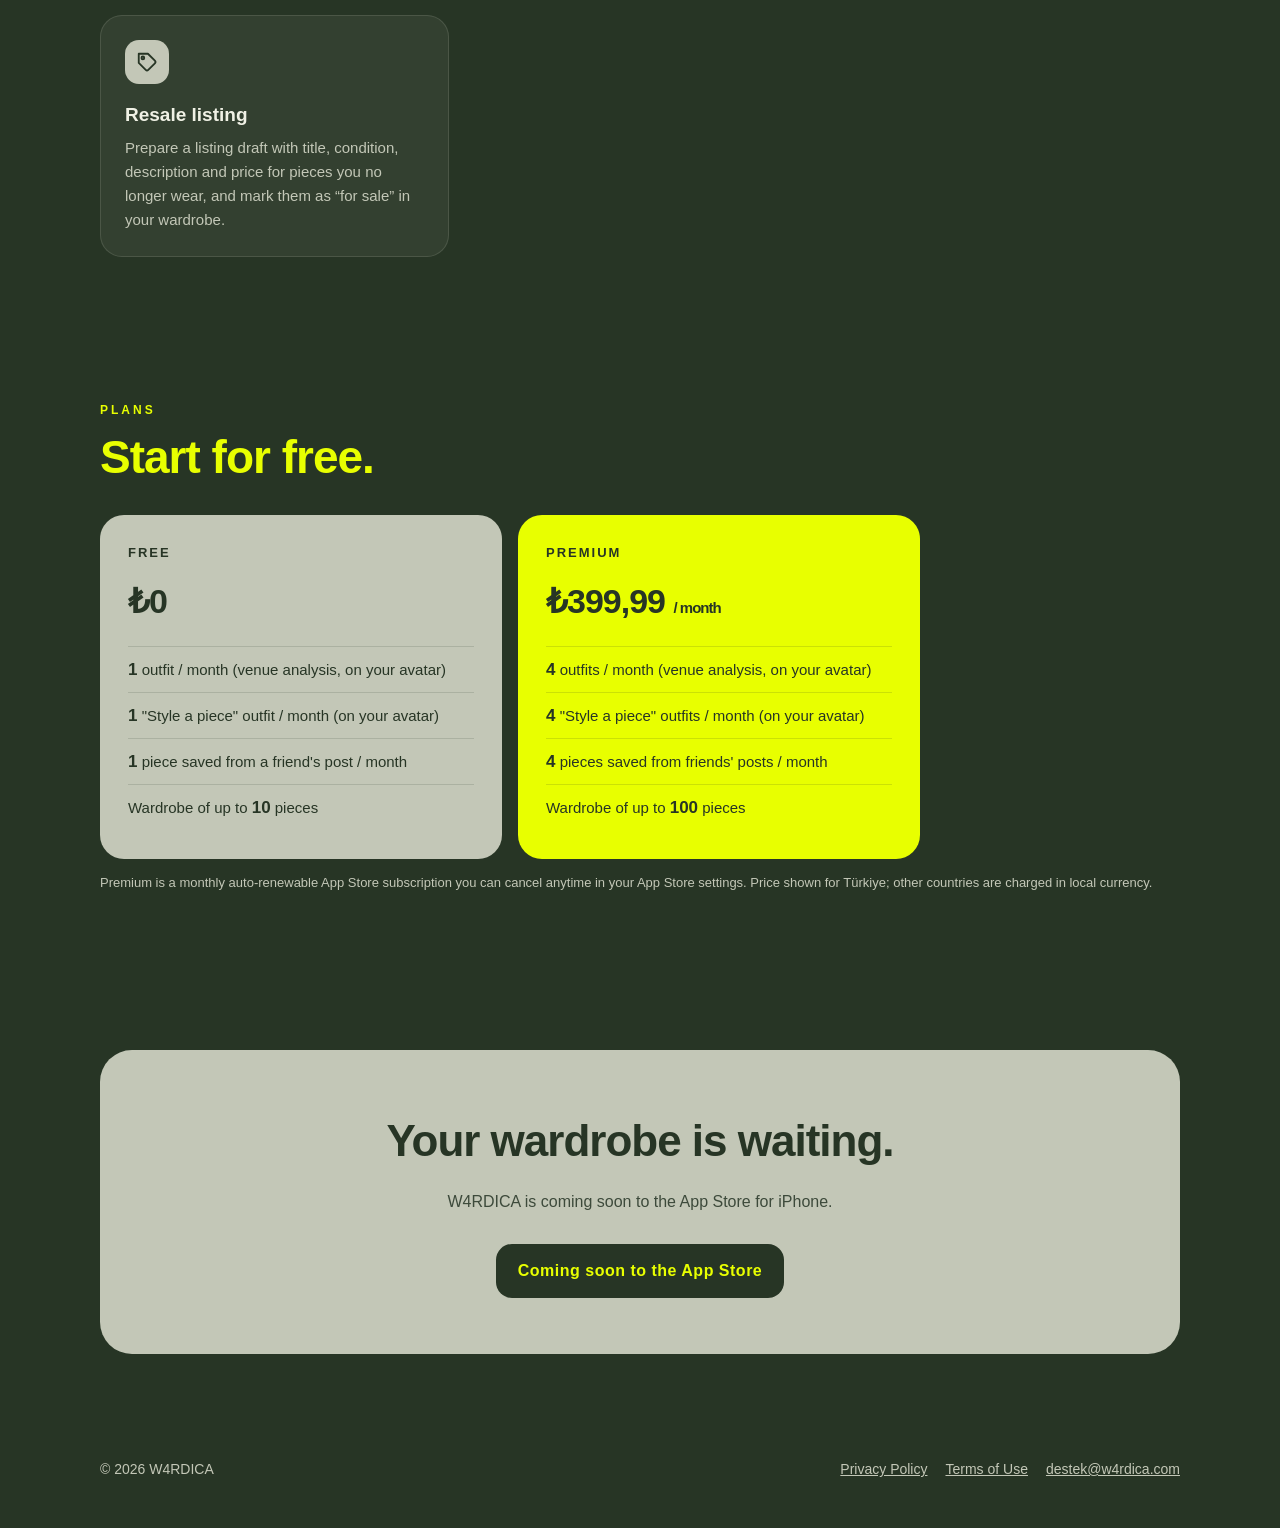
==== commit e73642c1: "Update plans, terms (zero tolerance, report/block) and privacy policy" ====
--- a/index.html
+++ b/index.html
@@ -320,14 +320,16 @@
             <div class="plan-name"><span lang="tr">ÜCRETSİZ</span><span lang="en">FREE</span></div>
             <div class="plan-price">₺0</div>
             <ul lang="tr">
-              <li><strong>2</strong> kombin + avatar / ay</li>
-              <li><strong>8</strong> parçalık gardırop</li>
-              <li>Kombin başına <strong>1</strong> ücretsiz avatar yenileme</li>
+              <li><strong>1</strong> kombin / ay (mekân analizli, avatarda)</li>
+              <li><strong>1</strong> "Bir parçayı kombinle" / ay (avatarda)</li>
+              <li><strong>1</strong> arkadaşının gönderisinden parça kaydetme / ay</li>
+              <li><strong>10</strong> parçalık gardırop</li>
             </ul>
             <ul lang="en">
-              <li><strong>2</strong> outfits + avatar / month</li>
-              <li>Wardrobe of up to <strong>8</strong> pieces</li>
-              <li><strong>1</strong> free avatar refresh per outfit</li>
+              <li><strong>1</strong> outfit / month (venue analysis, on your avatar)</li>
+              <li><strong>1</strong> "Style a piece" outfit / month (on your avatar)</li>
+              <li><strong>1</strong> piece saved from a friend's post / month</li>
+              <li>Wardrobe of up to <strong>10</strong> pieces</li>
             </ul>
           </div>
 
@@ -337,14 +339,16 @@
               ₺399,99 <small lang="tr">/ ay</small><small lang="en">/ month</small>
             </div>
             <ul lang="tr">
-              <li><strong>10</strong> kombin + avatar / ay</li>
+              <li><strong>4</strong> kombin / ay (mekân analizli, avatarda)</li>
+              <li><strong>4</strong> "Bir parçayı kombinle" / ay (avatarda)</li>
+              <li><strong>4</strong> arkadaşının gönderisinden parça kaydetme / ay</li>
               <li><strong>100</strong> parçalık gardırop</li>
-              <li>Kombin başına <strong>1</strong> ücretsiz avatar yenileme</li>
             </ul>
             <ul lang="en">
-              <li><strong>10</strong> outfits + avatar / month</li>
+              <li><strong>4</strong> outfits / month (venue analysis, on your avatar)</li>
+              <li><strong>4</strong> "Style a piece" outfits / month (on your avatar)</li>
+              <li><strong>4</strong> pieces saved from friends' posts / month</li>
               <li>Wardrobe of up to <strong>100</strong> pieces</li>
-              <li><strong>1</strong> free avatar refresh per outfit</li>
             </ul>
           </div>
         </div>
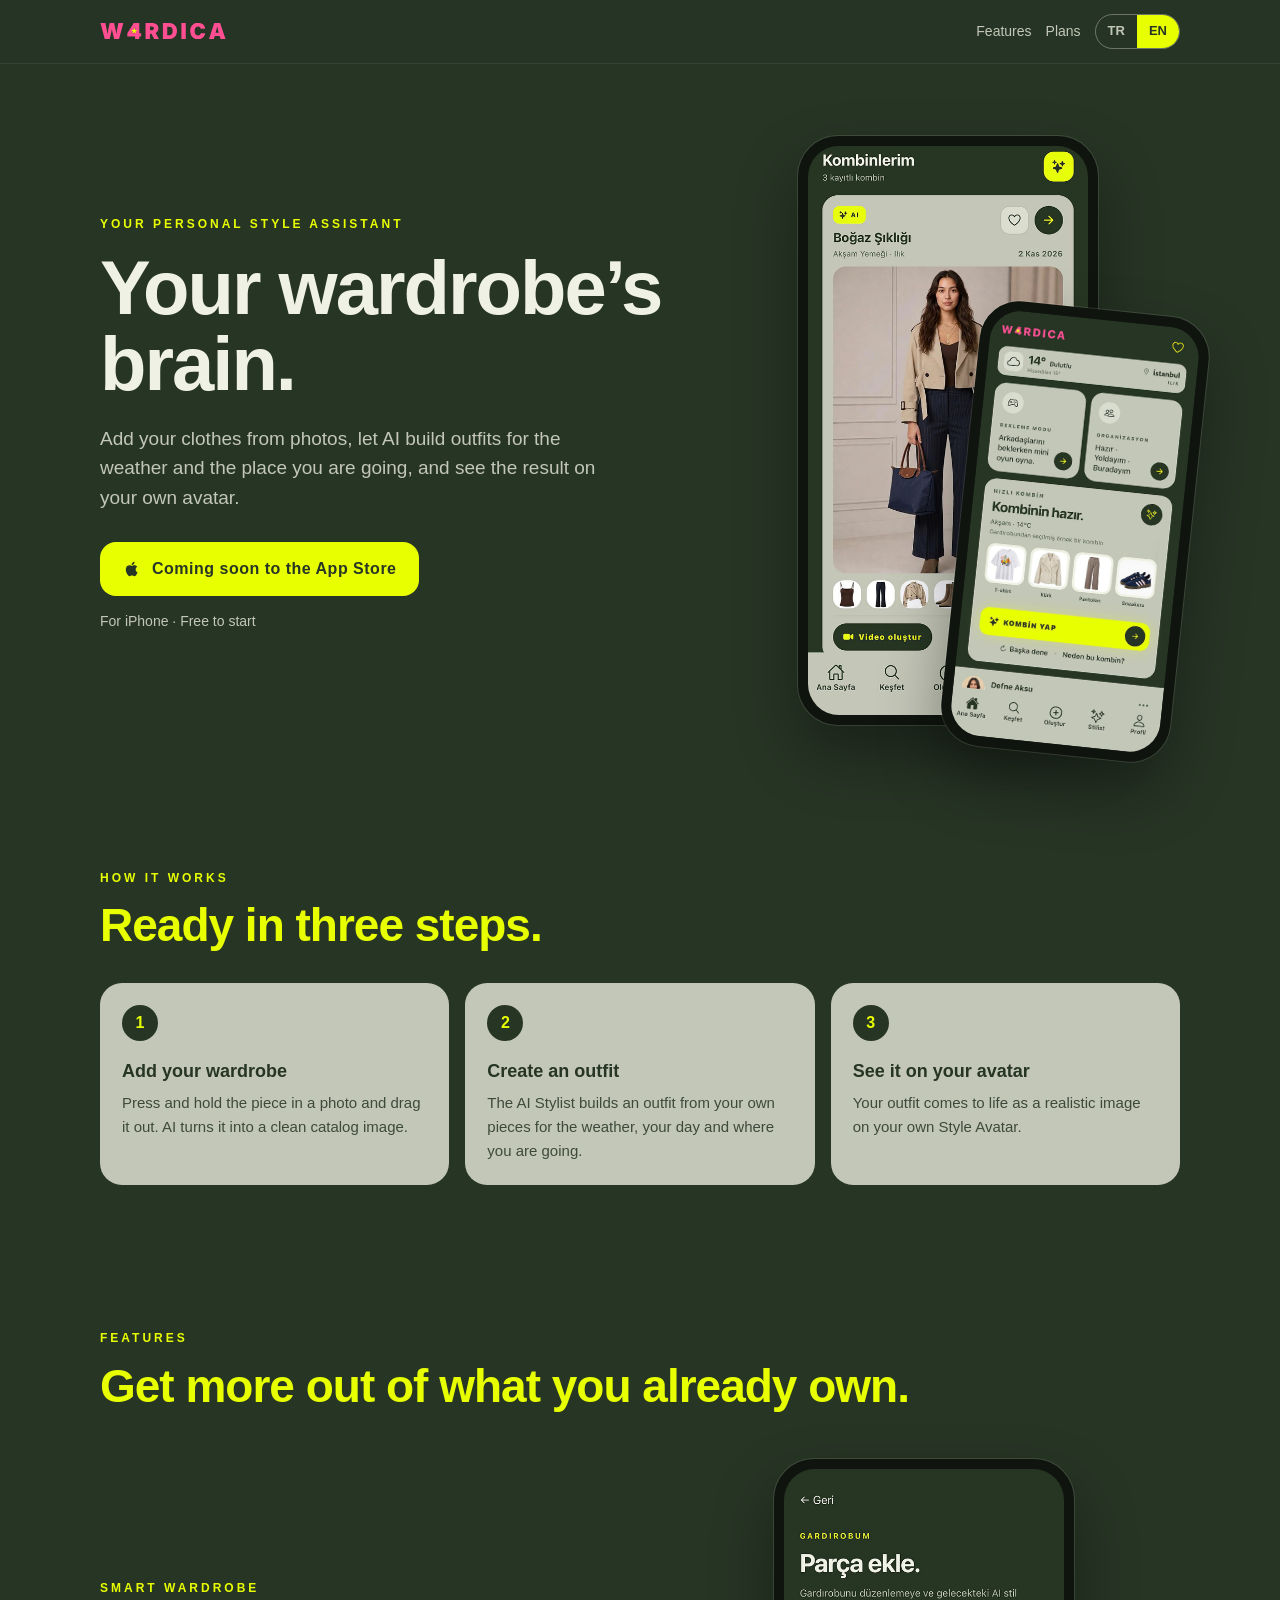
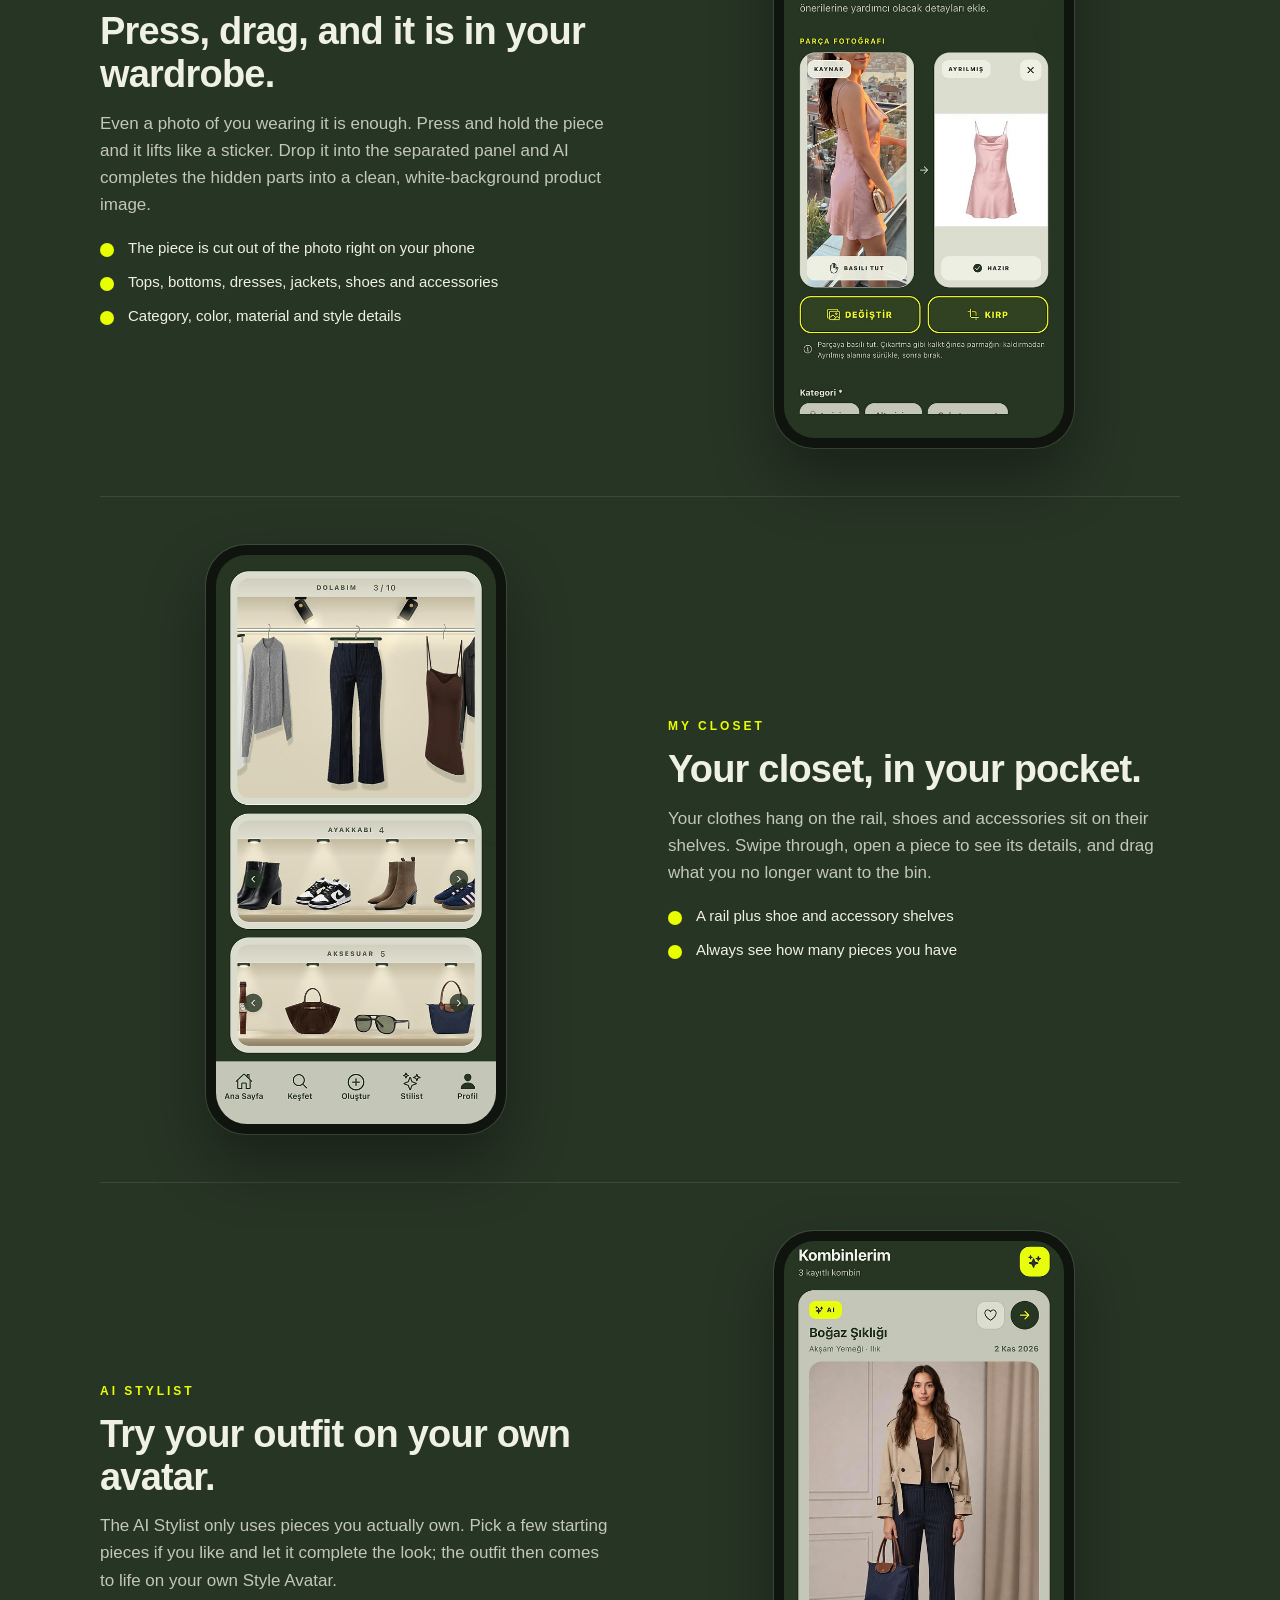
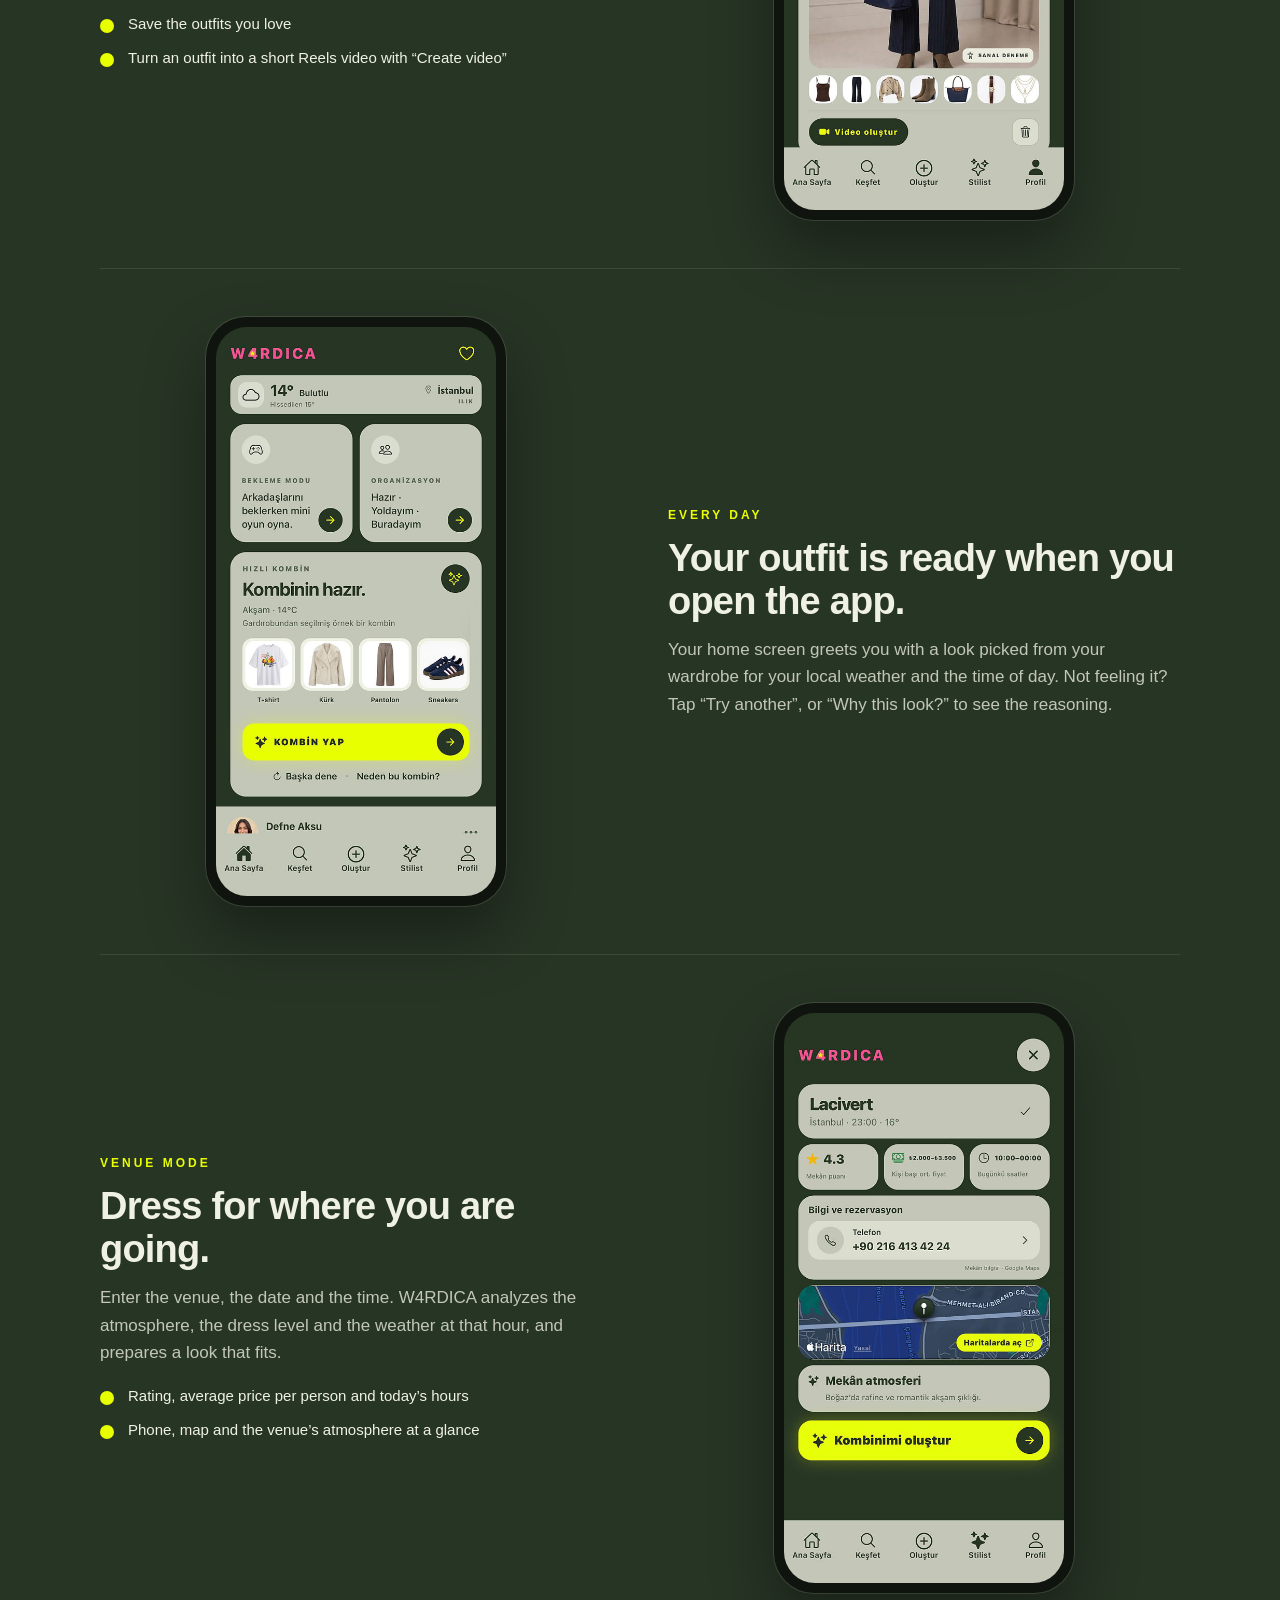
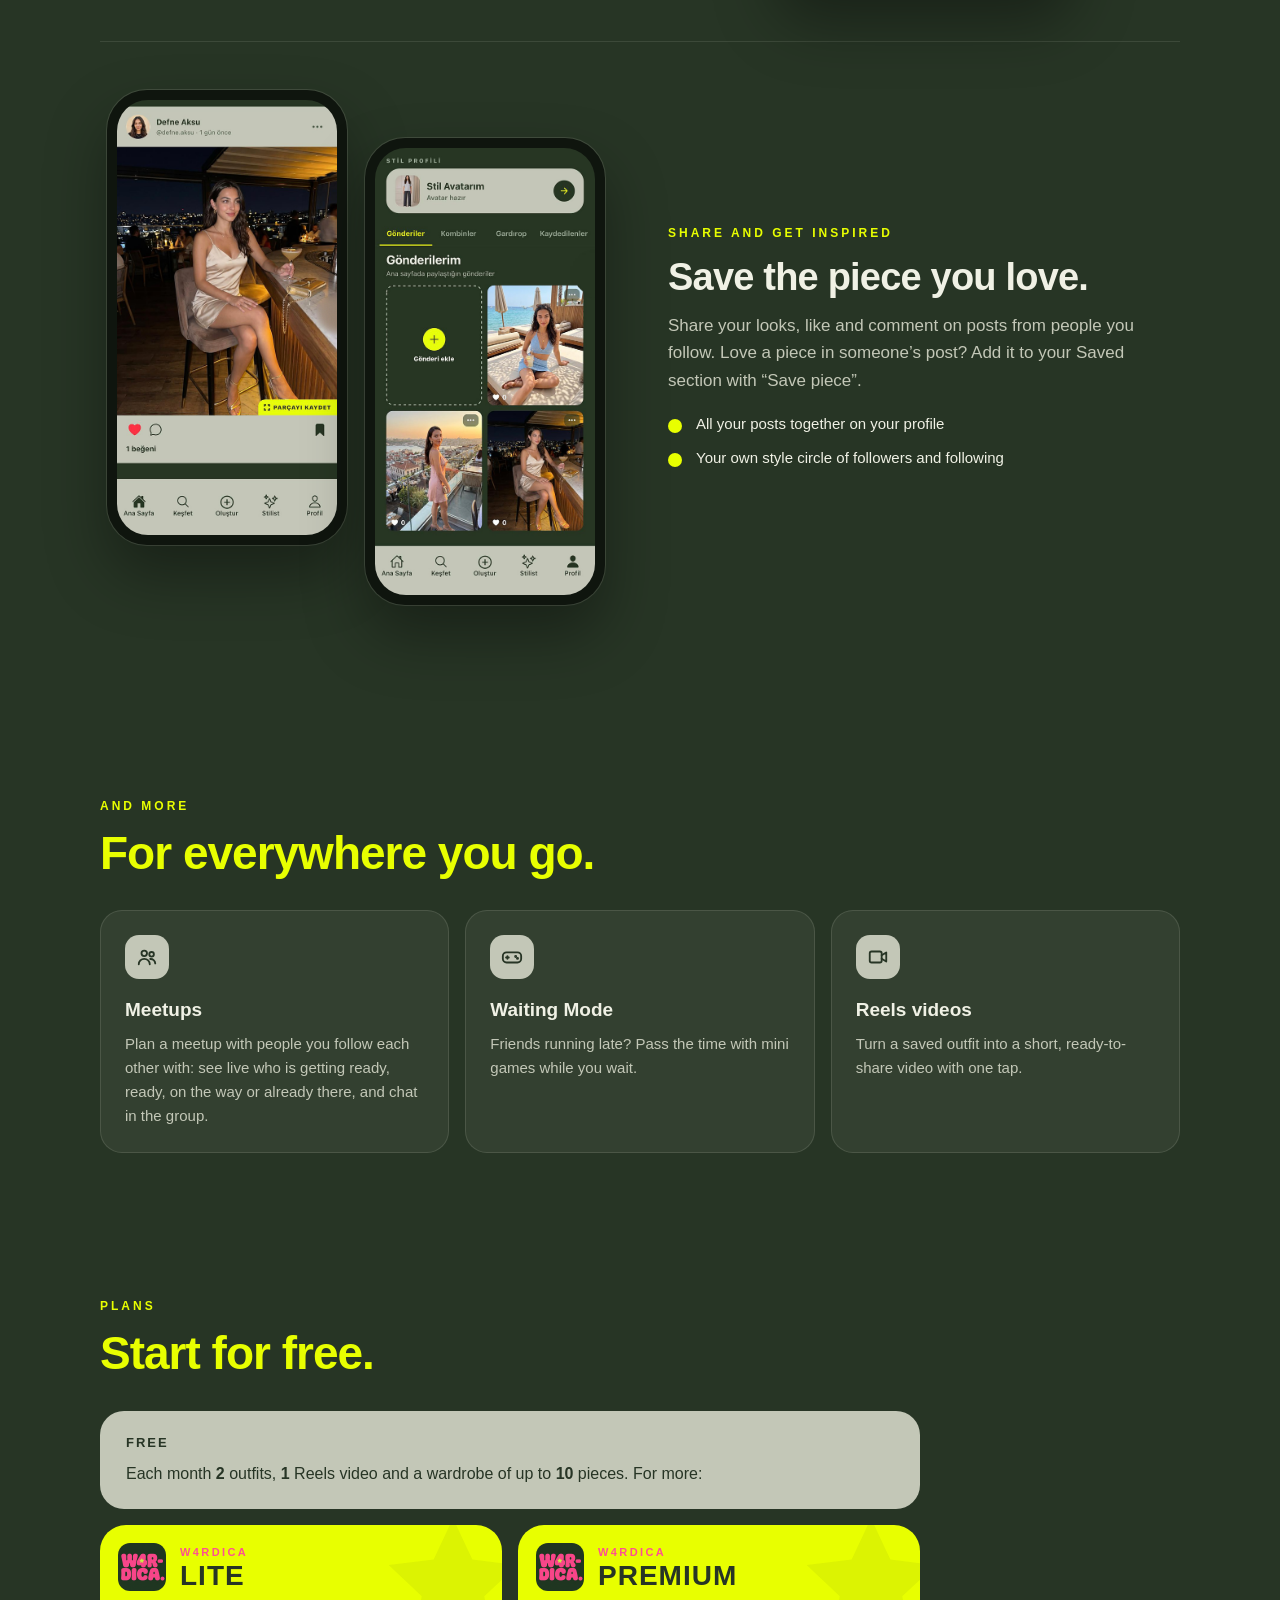
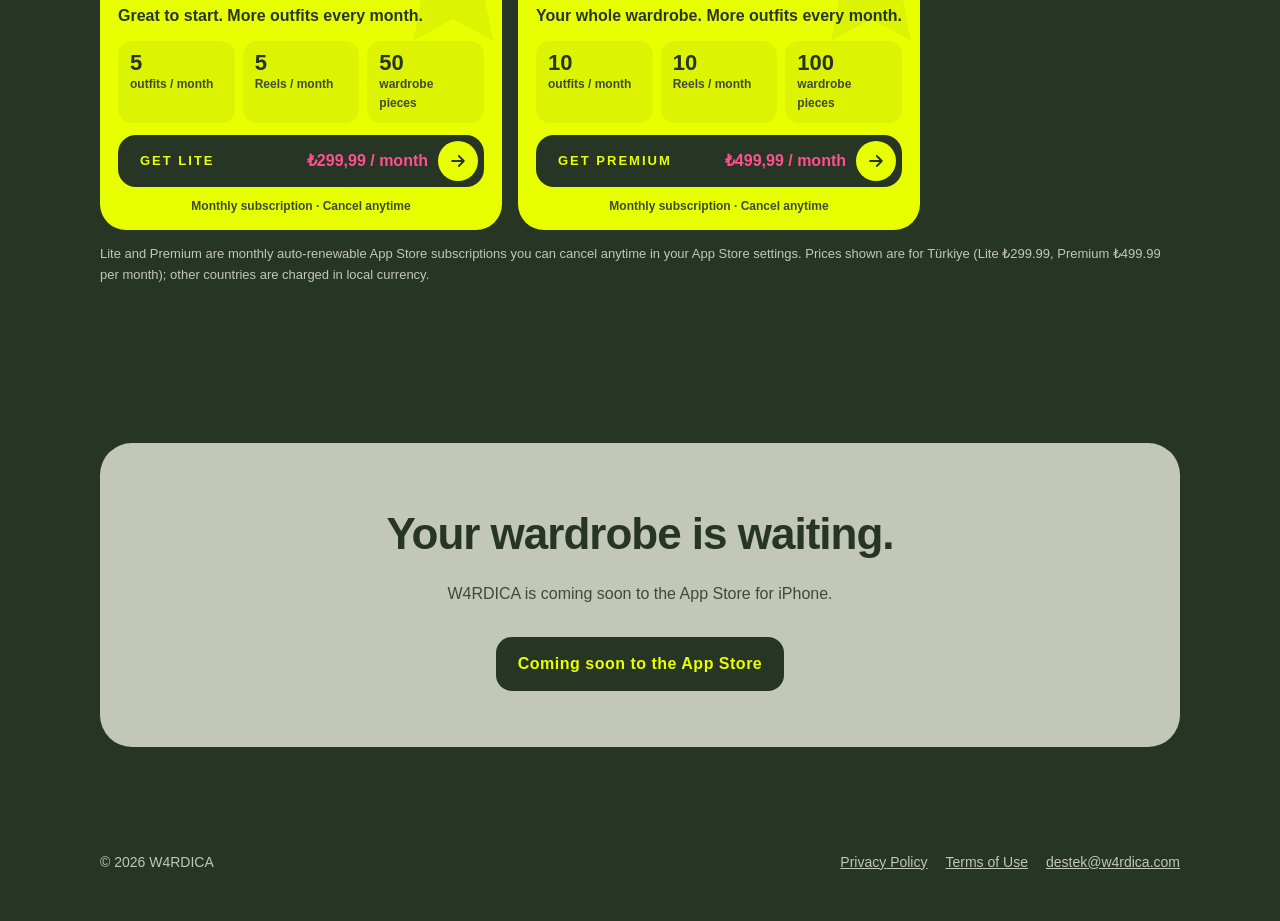
==== commit ac353181: "New screenshots and features; vector wordmark; Lite and Premium plans - Home page: current app scree" ====
--- a/index.html
+++ b/index.html
@@ -6,7 +6,7 @@
     <title>W4RDICA — Gardırobunun beyni</title>
     <meta
       name="description"
-      content="W4RDICA: gardırobunu fotoğraftan ekle, yapay zekâ ile sana özel kombinler oluştur ve kombinini kendi avatarında gör."
+      content="W4RDICA: kıyafetlerini fotoğraftan ekle, yapay zekâ havaya ve gideceğin mekâna uygun kombinler hazırlasın, kombinini kendi avatarında gör."
     />
     <meta property="og:title" content="W4RDICA — Gardırobunun beyni" />
     <meta
@@ -21,7 +21,7 @@
   <body>
     <header class="site-header">
       <div class="inner">
-        <a class="brand" href="./">W4RDICA</a>
+        <a class="brand" href="./" aria-label="W4RDICA"><img class="brand-logo" src="images/w4rdica-wordmark.svg" alt="W4RDICA" width="118" height="15" /></a>
         <div class="header-actions">
           <a class="hide-mobile" href="#features">
             <span lang="tr">Özellikler</span><span lang="en">Features</span>
@@ -53,12 +53,13 @@
             </h1>
 
             <p class="hero-lead" lang="tr">
-              Kıyafetlerini fotoğraftan ekle, yapay zekâ sana ve havaya uygun
-              kombinler hazırlasın, sonucu kendi avatarında gör.
+              Kıyafetlerini fotoğraftan ekle, yapay zekâ havaya ve gideceğin
+              mekâna uygun kombinler hazırlasın, sonucu kendi avatarında gör.
             </p>
             <p class="hero-lead" lang="en">
-              Add your clothes from photos, let AI build outfits for you and
-              the weather, and see the result on your own avatar.
+              Add your clothes from photos, let AI build outfits for the
+              weather and the place you are going, and see the result on your
+              own avatar.
             </p>
 
             <div class="coming-soon">
@@ -110,8 +111,8 @@
               <span lang="tr">Gardırobunu ekle</span>
               <span lang="en">Add your wardrobe</span>
             </h3>
-            <p lang="tr">Kıyafetinin fotoğrafını çek. Yapay zekâ onu temiz bir katalog görseline dönüştürür.</p>
-            <p lang="en">Snap a photo of a piece. AI turns it into a clean catalog image.</p>
+            <p lang="tr">Fotoğraftaki parçaya basılı tut ve sürükle. Yapay zekâ onu temiz bir katalog görseline dönüştürür.</p>
+            <p lang="en">Press and hold the piece in a photo and drag it out. AI turns it into a clean catalog image.</p>
           </div>
           <div class="step">
             <div class="step-number">2</div>
@@ -119,8 +120,8 @@
               <span lang="tr">Kombinini oluştur</span>
               <span lang="en">Create an outfit</span>
             </h3>
-            <p lang="tr">AI Stilist, gardırobundaki parçalardan havaya ve gününe uygun bir kombin hazırlar.</p>
-            <p lang="en">The AI Stylist builds an outfit from your own pieces for the weather and your day.</p>
+            <p lang="tr">AI Stilist, gardırobundaki parçalardan havaya, gününe ve gideceğin mekâna uygun bir kombin hazırlar.</p>
+            <p lang="en">The AI Stylist builds an outfit from your own pieces for the weather, your day and where you are going.</p>
           </div>
           <div class="step">
             <div class="step-number">3</div>
@@ -153,52 +154,54 @@
               <span lang="en">Smart wardrobe</span>
             </div>
             <h3>
-              <span lang="tr">Fotoğraftan, temiz bir katalog görseline.</span>
-              <span lang="en">From a photo to a clean catalog image.</span>
-            </h3>
-            <p lang="tr">Kıyafetin üzerindeyken çektiğin bir fotoğraf bile yeterli. Parçaya basılı tut, sürükle; W4RDICA onu ayırır ve yapay zekâ ile beyaz zeminli bir ürün görseline dönüştürür.</p>
-            <p lang="en">Even a photo of you wearing it is enough. Press and hold the piece, drag it out, and W4RDICA separates it and turns it into a white-background product image with AI.</p>
+              <span lang="tr">Basılı tut, sürükle, gardırobunda.</span>
+              <span lang="en">Press, drag, and it is in your wardrobe.</span>
+            </h3>
+            <p lang="tr">Kıyafetin üzerindeyken çektiğin bir fotoğraf bile yeterli. Parçaya basılı tut; çıkartma gibi kalkar. Ayrılmış alanına bırak, yapay zekâ görünmeyen kısımları tamamlayıp beyaz zeminli, düzgün bir ürün görseli hazırlasın.</p>
+            <p lang="en">Even a photo of you wearing it is enough. Press and hold the piece and it lifts like a sticker. Drop it into the separated panel and AI completes the hidden parts into a clean, white-background product image.</p>
             <ul lang="tr">
-              <li>Kıyafet, ayakkabı ve aksesuarlar</li>
+              <li>Parçayı fotoğraftan ayırma doğrudan telefonunda yapılır</li>
+              <li>Üst, alt, elbise, ceket, ayakkabı ve aksesuar</li>
               <li>Kategori, renk, malzeme ve stil bilgileri</li>
             </ul>
             <ul lang="en">
-              <li>Clothes, shoes and accessories</li>
+              <li>The piece is cut out of the photo right on your phone</li>
+              <li>Tops, bottoms, dresses, jackets, shoes and accessories</li>
               <li>Category, color, material and style details</li>
             </ul>
           </div>
           <div class="feature-media">
             <div class="phone">
-              <img src="images/screen-add-item.jpg" alt="Parça ekleme: fotoğraftan ayrılmış kıyafet" loading="lazy" />
-            </div>
-          </div>
-        </div>
-
-        <!-- Wardrobe grid + insights -->
+              <img src="images/screen-add-item.jpg" alt="Parça ekleme: fotoğraftan ayrılmış elbise" loading="lazy" />
+            </div>
+          </div>
+        </div>
+
+        <!-- Closet rails -->
         <div class="feature reverse">
           <div>
             <div class="eyebrow">
-              <span lang="tr">Wardrobe Brain</span>
-              <span lang="en">Wardrobe Brain</span>
-            </div>
-            <h3>
-              <span lang="tr">Tüm gardırobun, tek bir yerde.</span>
-              <span lang="en">Your whole wardrobe in one place.</span>
-            </h3>
-            <p lang="tr">Ne aldığını, ne giydiğini ve neyi unuttuğunu gör. Wardrobe Brain gardırobunu inceler ve sana içgörüler sunar.</p>
-            <p lang="en">See what you own, what you wear and what you have forgotten. Wardrobe Brain studies your wardrobe and gives you insights.</p>
+              <span lang="tr">Dolabım</span>
+              <span lang="en">My closet</span>
+            </div>
+            <h3>
+              <span lang="tr">Dolabın, cebinde.</span>
+              <span lang="en">Your closet, in your pocket.</span>
+            </h3>
+            <p lang="tr">Kıyafetlerin askıda, ayakkabıların ve aksesuarların rafta. Kaydırarak gez, parçayı açıp detaylarına bak; artık istemediğini çöpe sürükle.</p>
+            <p lang="en">Your clothes hang on the rail, shoes and accessories sit on their shelves. Swipe through, open a piece to see its details, and drag what you no longer want to the bin.</p>
             <ul lang="tr">
-              <li>Eksik parçalar ve akıllı alışveriş önerileri</li>
-              <li>Uzun süredir giyilmeyen parçalar</li>
+              <li>Askı, ayakkabı ve aksesuar rafları</li>
+              <li>Kaç parçan olduğunu her an gör</li>
             </ul>
             <ul lang="en">
-              <li>Missing pieces and smart shopping ideas</li>
-              <li>Pieces you have not worn in a while</li>
+              <li>A rail plus shoe and accessory shelves</li>
+              <li>Always see how many pieces you have</li>
             </ul>
           </div>
           <div class="feature-media">
             <div class="phone">
-              <img src="images/screen-wardrobe.jpg" alt="Gardırop ızgarası" loading="lazy" />
+              <img src="images/screen-wardrobe.jpg" alt="Dolabım: askıda kıyafetler, ayakkabı ve aksesuar rafları" loading="lazy" />
             </div>
           </div>
         </div>
@@ -214,15 +217,15 @@
               <span lang="tr">Kombinini kendi avatarında dene.</span>
               <span lang="en">Try your outfit on your own avatar.</span>
             </h3>
-            <p lang="tr">AI Stilist yalnızca gerçekten sahip olduğun parçalarla kombin kurar. İstersen başlangıç parçalarını sen seç; kalanını o tamamlasın. Sonra kombinini kendi Stil Avatarının üzerinde gör.</p>
-            <p lang="en">The AI Stylist only uses pieces you actually own. Pick a few starting pieces if you like and let it complete the look, then see the outfit on your own Style Avatar.</p>
+            <p lang="tr">AI Stilist yalnızca gerçekten sahip olduğun parçalarla kombin kurar. İstersen başlangıç parçalarını sen seç; kalanını o tamamlasın. Kombinin, kendi Stil Avatarının üzerinde canlanır.</p>
+            <p lang="en">The AI Stylist only uses pieces you actually own. Pick a few starting pieces if you like and let it complete the look; the outfit then comes to life on your own Style Avatar.</p>
             <ul lang="tr">
-              <li>Havaya ve gününe uygun öneriler</li>
               <li>Beğendiğin kombinleri kaydet</li>
+              <li>“Video oluştur” ile kombininden kısa bir Reels videosu</li>
             </ul>
             <ul lang="en">
-              <li>Suggestions for the weather and your day</li>
               <li>Save the outfits you love</li>
+              <li>Turn an outfit into a short Reels video with “Create video”</li>
             </ul>
           </div>
           <div class="feature-media">
@@ -240,15 +243,76 @@
               <span lang="en">Every day</span>
             </div>
             <h3>
-              <span lang="tr">Uyandığında kombinin hazır.</span>
-              <span lang="en">Your outfit is ready when you wake up.</span>
-            </h3>
-            <p lang="tr">Ana sayfada bulunduğun yerin hava durumuna ve gününe göre hazırlanmış bir kombin seni bekler. Beğenmezsen “Başka dene”, neden seçildiğini merak edersen “Neden bu kombin?”.</p>
-            <p lang="en">Your home screen greets you with an outfit picked for your local weather and your day. Not feeling it? Tap “Try another”, or “Why this look?” to see the reasoning.</p>
+              <span lang="tr">Uygulamayı açtığında kombinin hazır.</span>
+              <span lang="en">Your outfit is ready when you open the app.</span>
+            </h3>
+            <p lang="tr">Ana sayfada bulunduğun yerin hava durumuna ve günün saatine göre gardırobundan seçilmiş bir kombin seni bekler. Beğenmezsen “Başka dene”, neden seçildiğini merak edersen “Neden bu kombin?”.</p>
+            <p lang="en">Your home screen greets you with a look picked from your wardrobe for your local weather and the time of day. Not feeling it? Tap “Try another”, or “Why this look?” to see the reasoning.</p>
           </div>
           <div class="feature-media">
             <div class="phone">
-              <img src="images/screen-home.jpg" alt="Ana sayfa: günün kombini" loading="lazy" />
+              <img src="images/screen-home.jpg" alt="Ana sayfa: hava durumu ve günün kombini" loading="lazy" />
+            </div>
+          </div>
+        </div>
+
+        <!-- Venue mode -->
+        <div class="feature">
+          <div>
+            <div class="eyebrow">
+              <span lang="tr">Mekân Modu</span>
+              <span lang="en">Venue Mode</span>
+            </div>
+            <h3>
+              <span lang="tr">Gideceğin yere göre giyin.</span>
+              <span lang="en">Dress for where you are going.</span>
+            </h3>
+            <p lang="tr">Mekânın adını, tarihi ve saati yaz. W4RDICA mekânın atmosferini, şıklık seviyesini ve o saatteki havayı analiz edip ortama uygun kombinini hazırlar.</p>
+            <p lang="en">Enter the venue, the date and the time. W4RDICA analyzes the atmosphere, the dress level and the weather at that hour, and prepares a look that fits.</p>
+            <ul lang="tr">
+              <li>Puan, kişi başı fiyat ve o günkü çalışma saatleri</li>
+              <li>Telefon, harita ve mekânın atmosferi tek bakışta</li>
+            </ul>
+            <ul lang="en">
+              <li>Rating, average price per person and today’s hours</li>
+              <li>Phone, map and the venue’s atmosphere at a glance</li>
+            </ul>
+          </div>
+          <div class="feature-media">
+            <div class="phone">
+              <img src="images/screen-venue.jpg" alt="Mekân Modu: mekân bilgileri ve kombin oluştur" loading="lazy" />
+            </div>
+          </div>
+        </div>
+
+        <!-- Social: posts, save a piece -->
+        <div class="feature reverse">
+          <div>
+            <div class="eyebrow">
+              <span lang="tr">Paylaş, ilham al</span>
+              <span lang="en">Share and get inspired</span>
+            </div>
+            <h3>
+              <span lang="tr">Beğendiğin parçayı kaydet.</span>
+              <span lang="en">Save the piece you love.</span>
+            </h3>
+            <p lang="tr">Kombinlerini paylaş, takip ettiklerinin gönderilerini beğen ve yorum yap. Bir gönderideki parçayı beğendiysen “Parçayı kaydet” ile Kaydedilenler’ine ekle.</p>
+            <p lang="en">Share your looks, like and comment on posts from people you follow. Love a piece in someone’s post? Add it to your Saved section with “Save piece”.</p>
+            <ul lang="tr">
+              <li>Gönderilerin profilinde bir arada</li>
+              <li>Takip ve takipçilerle kendi stil çevren</li>
+            </ul>
+            <ul lang="en">
+              <li>All your posts together on your profile</li>
+              <li>Your own style circle of followers and following</li>
+            </ul>
+          </div>
+          <div class="feature-media phone-pair">
+            <div class="phone">
+              <img src="images/screen-feed.jpg" alt="Gönderi ve Parçayı kaydet butonu" loading="lazy" />
+            </div>
+            <div class="phone">
+              <img src="images/screen-profile.jpg" alt="Profil: gönderiler" loading="lazy" />
             </div>
           </div>
         </div>
@@ -268,38 +332,29 @@
         <div class="more-grid">
           <div class="more-card">
             <div class="more-icon">
-              <svg viewBox="0 0 24 24" fill="none" stroke="currentColor" stroke-width="2" stroke-linecap="round" stroke-linejoin="round" aria-hidden="true"><path d="M12 21s-7-6.2-7-11.5A7 7 0 0 1 19 9.5C19 14.8 12 21 12 21Z" /><circle cx="12" cy="9.5" r="2.5" /></svg>
-            </div>
-            <h3><span lang="tr">Mekân Modu</span><span lang="en">Venue Mode</span></h3>
-            <p lang="tr">Gideceğin mekânı yaz; W4RDICA mekânın tarzını, şıklık seviyesini ve o saatteki havayı analiz edip ortama uygun bir kombin önersin.</p>
-            <p lang="en">Enter the place you are going; W4RDICA analyzes its style, dress level and the weather at that time, and suggests a fitting outfit.</p>
+              <svg viewBox="0 0 24 24" fill="none" stroke="currentColor" stroke-width="2" stroke-linecap="round" stroke-linejoin="round" aria-hidden="true"><circle cx="9" cy="8" r="3" /><path d="M3 20a6 6 0 0 1 12 0" /><circle cx="17" cy="9" r="2.5" /><path d="M15.5 14.2A5 5 0 0 1 21 19" /></svg>
+            </div>
+            <h3><span lang="tr">Organizasyon</span><span lang="en">Meetups</span></h3>
+            <p lang="tr">Karşılıklı takipleştiğin kişilerle buluşmayı planla: kimin hazırlandığını, hazır olduğunu, yolda ya da orada olduğunu canlı gör, grup sohbetinde yazış.</p>
+            <p lang="en">Plan a meetup with people you follow each other with: see live who is getting ready, ready, on the way or already there, and chat in the group.</p>
           </div>
 
           <div class="more-card">
             <div class="more-icon">
-              <svg viewBox="0 0 24 24" fill="none" stroke="currentColor" stroke-width="2" stroke-linecap="round" stroke-linejoin="round" aria-hidden="true"><rect x="5" y="7" width="14" height="13" rx="2" /><path d="M9 7V5a2 2 0 0 1 2-2h2a2 2 0 0 1 2 2v2" /><path d="M9 12h6" /></svg>
-            </div>
-            <h3><span lang="tr">Seyahat Modu</span><span lang="en">Travel Mode</span></h3>
-            <p lang="tr">Daha az götür, daha iyi giyin. Gideceğin yer, tarihler ve planlarına göre gardırobundan kompakt bir seyahat kapsülü ve gün gün kombin planı oluştur.</p>
-            <p lang="en">Pack less, dress better. Build a compact travel capsule and a day-by-day outfit plan from your wardrobe for your destination, dates and plans.</p>
+              <svg viewBox="0 0 24 24" fill="none" stroke="currentColor" stroke-width="2" stroke-linecap="round" stroke-linejoin="round" aria-hidden="true"><rect x="2" y="7" width="20" height="11" rx="4" /><path d="M7 11v3" /><path d="M5.5 12.5h3" /><circle cx="16" cy="11.5" r="0.6" fill="currentColor" /><circle cx="18" cy="13.5" r="0.6" fill="currentColor" /></svg>
+            </div>
+            <h3><span lang="tr">Bekleme Modu</span><span lang="en">Waiting Mode</span></h3>
+            <p lang="tr">Arkadaşların gecikti mi? Onları beklerken mini oyunlarla vakit geçir.</p>
+            <p lang="en">Friends running late? Pass the time with mini games while you wait.</p>
           </div>
 
           <div class="more-card">
             <div class="more-icon">
-              <svg viewBox="0 0 24 24" fill="none" stroke="currentColor" stroke-width="2" stroke-linecap="round" stroke-linejoin="round" aria-hidden="true"><circle cx="9" cy="8" r="3" /><path d="M3 20a6 6 0 0 1 12 0" /><circle cx="17" cy="9" r="2.5" /><path d="M15.5 14.2A5 5 0 0 1 21 19" /></svg>
-            </div>
-            <h3><span lang="tr">Organizasyon</span><span lang="en">Plans with friends</span></h3>
-            <p lang="tr">Arkadaşlarınla buluşmayı planla: kimin hazırlandığını, yolda olduğunu ya da vardığını canlı gör, grup sohbetinde konuş.</p>
-            <p lang="en">Plan a meetup with friends: see live who is getting ready, on the way or already there, and chat in the group.</p>
-          </div>
-
-          <div class="more-card">
-            <div class="more-icon">
-              <svg viewBox="0 0 24 24" fill="none" stroke="currentColor" stroke-width="2" stroke-linecap="round" stroke-linejoin="round" aria-hidden="true"><path d="M20.6 13.4 13.4 20.6a2 2 0 0 1-2.8 0L3 13V3h10l7.6 7.6a2 2 0 0 1 0 2.8Z" /><circle cx="7.5" cy="7.5" r="1.5" /></svg>
-            </div>
-            <h3><span lang="tr">İkinci el ilanı</span><span lang="en">Resale listing</span></h3>
-            <p lang="tr">Artık giymediğin parçalar için başlık, durum, açıklama ve fiyatıyla ilan taslağı hazırla; parçayı gardırobunda “satışta” olarak işaretle.</p>
-            <p lang="en">Prepare a listing draft with title, condition, description and price for pieces you no longer wear, and mark them as “for sale” in your wardrobe.</p>
+              <svg viewBox="0 0 24 24" fill="none" stroke="currentColor" stroke-width="2" stroke-linecap="round" stroke-linejoin="round" aria-hidden="true"><rect x="3" y="6" width="13" height="12" rx="2" /><path d="m16 10 5-3v10l-5-3" /></svg>
+            </div>
+            <h3><span lang="tr">Reels videoları</span><span lang="en">Reels videos</span></h3>
+            <p lang="tr">Kaydettiğin bir kombini tek dokunuşla paylaşmaya hazır kısa bir videoya dönüştür.</p>
+            <p lang="en">Turn a saved outfit into a short, ready-to-share video with one tap.</p>
           </div>
         </div>
       </section>
@@ -315,46 +370,63 @@
           <span lang="en">Start for free.</span>
         </h2>
 
-        <div class="plans">
-          <div class="plan">
-            <div class="plan-name"><span lang="tr">ÜCRETSİZ</span><span lang="en">FREE</span></div>
-            <div class="plan-price">₺0</div>
-            <ul lang="tr">
-              <li><strong>1</strong> kombin / ay (mekân analizli, avatarda)</li>
-              <li><strong>1</strong> "Bir parçayı kombinle" / ay (avatarda)</li>
-              <li><strong>1</strong> arkadaşının gönderisinden parça kaydetme / ay</li>
-              <li><strong>10</strong> parçalık gardırop</li>
-            </ul>
-            <ul lang="en">
-              <li><strong>1</strong> outfit / month (venue analysis, on your avatar)</li>
-              <li><strong>1</strong> "Style a piece" outfit / month (on your avatar)</li>
-              <li><strong>1</strong> piece saved from a friend's post / month</li>
-              <li>Wardrobe of up to <strong>10</strong> pieces</li>
-            </ul>
-          </div>
-
-          <div class="plan premium">
-            <div class="plan-name">PREMIUM</div>
-            <div class="plan-price">
-              ₺399,99 <small lang="tr">/ ay</small><small lang="en">/ month</small>
-            </div>
-            <ul lang="tr">
-              <li><strong>4</strong> kombin / ay (mekân analizli, avatarda)</li>
-              <li><strong>4</strong> "Bir parçayı kombinle" / ay (avatarda)</li>
-              <li><strong>4</strong> arkadaşının gönderisinden parça kaydetme / ay</li>
-              <li><strong>100</strong> parçalık gardırop</li>
-            </ul>
-            <ul lang="en">
-              <li><strong>4</strong> outfits / month (venue analysis, on your avatar)</li>
-              <li><strong>4</strong> "Style a piece" outfits / month (on your avatar)</li>
-              <li><strong>4</strong> pieces saved from friends' posts / month</li>
-              <li>Wardrobe of up to <strong>100</strong> pieces</li>
-            </ul>
-          </div>
-        </div>
-
-        <p class="plans-note" lang="tr">Premium, App Store üzerinden aylık otomatik yenilenen bir aboneliktir; istediğin zaman App Store ayarlarından iptal edebilirsin. Türkiye fiyatıdır; diğer ülkelerde fiyat yerel para birimine göre değişir.</p>
-        <p class="plans-note" lang="en">Premium is a monthly auto-renewable App Store subscription you can cancel anytime in your App Store settings. Price shown for Türkiye; other countries are charged in local currency.</p>
+        <div class="free-plan">
+          <div class="plan-name"><span lang="tr">ÜCRETSİZ</span><span lang="en">FREE</span></div>
+          <p lang="tr">Her ay <strong>2</strong> kombin, <strong>1</strong> Reels videosu ve <strong>10</strong> parçalık gardırop. Daha fazlası için:</p>
+          <p lang="en">Each month <strong>2</strong> outfits, <strong>1</strong> Reels video and a wardrobe of up to <strong>10</strong> pieces. For more:</p>
+        </div>
+
+        <div class="plan-cards">
+          <div class="app-plan">
+            <svg class="app-plan-star" viewBox="0 0 24 24" aria-hidden="true"><path d="M12 1.8l3.1 6.6 7.2.9-5.3 5 1.4 7.1L12 17.9l-6.4 3.5 1.4-7.1-5.3-5 7.2-.9z" /></svg>
+            <div class="app-plan-head">
+              <img src="images/app-icon.png" alt="" width="48" height="48" />
+              <div>
+                <div class="app-plan-brand">W4RDICA</div>
+                <div class="app-plan-name">LITE</div>
+              </div>
+            </div>
+            <p class="app-plan-pitch" lang="tr">Başlamak için ideal. Her ay daha fazla kombin.</p>
+            <p class="app-plan-pitch" lang="en">Great to start. More outfits every month.</p>
+            <div class="app-plan-stats">
+              <div><strong>5</strong><span lang="tr">aylık kombin</span><span lang="en">outfits / month</span></div>
+              <div><strong>5</strong><span lang="tr">aylık Reels</span><span lang="en">Reels / month</span></div>
+              <div><strong>50</strong><span lang="tr">parçalık gardırop</span><span lang="en">wardrobe pieces</span></div>
+            </div>
+            <div class="app-plan-cta">
+              <span class="app-plan-cta-label"><span lang="tr">LITE'A GEÇ</span><span lang="en">GET LITE</span></span>
+              <span class="app-plan-price">₺299,99 <span lang="tr">/ ay</span><span lang="en">/ month</span></span>
+              <span class="app-plan-arrow" aria-hidden="true"><svg viewBox="0 0 24 24"><path d="M5 12h14M13 6l6 6-6 6" /></svg></span>
+            </div>
+            <p class="app-plan-note"><span lang="tr">Aylık abonelik · İstediğin zaman iptal et</span><span lang="en">Monthly subscription · Cancel anytime</span></p>
+          </div>
+          <div class="app-plan">
+            <svg class="app-plan-star" viewBox="0 0 24 24" aria-hidden="true"><path d="M12 1.8l3.1 6.6 7.2.9-5.3 5 1.4 7.1L12 17.9l-6.4 3.5 1.4-7.1-5.3-5 7.2-.9z" /></svg>
+            <div class="app-plan-head">
+              <img src="images/app-icon.png" alt="" width="48" height="48" />
+              <div>
+                <div class="app-plan-brand">W4RDICA</div>
+                <div class="app-plan-name">PREMIUM</div>
+              </div>
+            </div>
+            <p class="app-plan-pitch" lang="tr">Gardırobunun tamamı. Her ay daha fazla kombin.</p>
+            <p class="app-plan-pitch" lang="en">Your whole wardrobe. More outfits every month.</p>
+            <div class="app-plan-stats">
+              <div><strong>10</strong><span lang="tr">aylık kombin</span><span lang="en">outfits / month</span></div>
+              <div><strong>10</strong><span lang="tr">aylık Reels</span><span lang="en">Reels / month</span></div>
+              <div><strong>100</strong><span lang="tr">parçalık gardırop</span><span lang="en">wardrobe pieces</span></div>
+            </div>
+            <div class="app-plan-cta">
+              <span class="app-plan-cta-label"><span lang="tr">PREMIUM'A GEÇ</span><span lang="en">GET PREMIUM</span></span>
+              <span class="app-plan-price">₺499,99 <span lang="tr">/ ay</span><span lang="en">/ month</span></span>
+              <span class="app-plan-arrow" aria-hidden="true"><svg viewBox="0 0 24 24"><path d="M5 12h14M13 6l6 6-6 6" /></svg></span>
+            </div>
+            <p class="app-plan-note"><span lang="tr">Aylık abonelik · İstediğin zaman iptal et</span><span lang="en">Monthly subscription · Cancel anytime</span></p>
+          </div>
+        </div>
+
+        <p class="plans-note" lang="tr">Lite ve Premium, App Store üzerinden aylık otomatik yenilenen aboneliklerdir; istediğin zaman App Store ayarlarından iptal edebilirsin. Fiyatlar Türkiye içindir; diğer ülkelerde fiyat yerel para birimine göre değişir.</p>
+        <p class="plans-note" lang="en">Lite and Premium are monthly auto-renewable App Store subscriptions you can cancel anytime in your App Store settings. Prices shown are for Türkiye (Lite ₺299.99, Premium ₺499.99 per month); other countries are charged in local currency.</p>
       </section>
 
       <!-- ================= FINAL CTA ================= -->
--- a/style.css
+++ b/style.css
@@ -42,6 +42,14 @@
   letter-spacing: 3px;
   color: var(--brand);
   text-decoration: none;
+}
+
+/* The wordmark is an SVG (images/w4rdica-wordmark.svg), so the star in
+   the "4" sits in the same place on every device and font. */
+.brand-logo {
+  display: block;
+  height: 16px;
+  width: auto;
 }
 
 nav.top {
--- a/home.css
+++ b/home.css
@@ -123,7 +123,8 @@
   position: relative;
   width: 100%;
   max-width: 300px;
-  aspect-ratio: 771 / 1600;
+  /* No fixed ratio: the frame takes the screenshot's own height, so the
+     screen is never cropped or shifted inside the frame. */
   border-radius: 40px;
   padding: 10px;
   background: #0f150e;
@@ -135,8 +136,7 @@
 .phone img {
   display: block;
   width: 100%;
-  height: 100%;
-  object-fit: cover;
+  height: auto;
   border-radius: 31px;
 }
 
@@ -266,6 +266,21 @@
   background: var(--accent);
 }
 
+/* Two phones side by side (posts + profile). */
+.phone-pair {
+  gap: 18px;
+  /* Each frame keeps its screenshot's own height. */
+  align-items: flex-start;
+}
+
+.phone-pair .phone {
+  max-width: 240px;
+}
+
+.phone-pair .phone:nth-child(2) {
+  margin-top: 48px;
+}
+
 /* ---------- more features ---------- */
 
 .more-grid {
@@ -310,6 +325,166 @@
 
 /* ---------- plans ---------- */
 
+.free-plan {
+  margin-top: 32px;
+  max-width: 820px;
+  padding: 22px 26px;
+  border-radius: 24px;
+  background: var(--surface);
+  color: var(--ink);
+}
+
+.free-plan p {
+  margin: 8px 0 0;
+  font-size: 16px;
+}
+
+.plan-cards {
+  margin-top: 16px;
+  display: grid;
+  grid-template-columns: repeat(2, 1fr);
+  gap: 16px;
+  max-width: 820px;
+}
+
+/* The app's Lite / Premium cards, cut from the screen. */
+/* The app's Lite / Premium cards, drawn in HTML so they stay sharp. */
+.app-plan {
+  position: relative;
+  overflow: hidden;
+  padding: 18px 18px 14px;
+  border-radius: 26px;
+  background: var(--accent);
+  color: var(--ink);
+}
+
+.app-plan-star {
+  position: absolute;
+  top: -18px;
+  right: -26px;
+  width: 150px;
+  height: 150px;
+  fill: rgba(39, 53, 37, 0.06);
+}
+
+.app-plan-head {
+  position: relative;
+  display: flex;
+  align-items: center;
+  gap: 14px;
+}
+
+.app-plan-head img {
+  width: 48px;
+  height: 48px;
+  border-radius: 12px;
+}
+
+.app-plan-brand {
+  font-size: 11px;
+  font-weight: 800;
+  letter-spacing: 2.4px;
+  color: var(--brand);
+}
+
+.app-plan-name {
+  font-size: 28px;
+  font-weight: 900;
+  line-height: 1.05;
+  letter-spacing: 1px;
+}
+
+.app-plan-pitch {
+  position: relative;
+  margin: 12px 0 0;
+  font-size: 16px;
+  font-weight: 600;
+}
+
+.app-plan-stats {
+  position: relative;
+  margin-top: 12px;
+  display: grid;
+  grid-template-columns: repeat(3, 1fr);
+  gap: 8px;
+}
+
+.app-plan-stats div {
+  padding: 9px 12px 10px;
+  border-radius: 14px;
+  background: rgba(39, 53, 37, 0.06);
+}
+
+.app-plan-stats strong {
+  display: block;
+  font-size: 22px;
+  font-weight: 900;
+  line-height: 1.15;
+}
+
+.app-plan-stats span {
+  display: block;
+  font-size: 12px;
+  font-weight: 600;
+  color: #3d4a3b;
+}
+
+.app-plan-cta {
+  position: relative;
+  margin-top: 12px;
+  min-height: 52px;
+  padding: 6px 6px 6px 22px;
+  border-radius: 18px;
+  background: var(--ink);
+  display: flex;
+  align-items: center;
+  gap: 10px;
+}
+
+.app-plan-cta-label {
+  flex: 1;
+  font-size: 13px;
+  font-weight: 900;
+  letter-spacing: 2px;
+  color: var(--accent);
+}
+
+.app-plan-price {
+  font-size: 16px;
+  font-weight: 800;
+  color: var(--brand);
+  white-space: nowrap;
+}
+
+.app-plan-arrow {
+  width: 40px;
+  height: 40px;
+  flex: none;
+  border-radius: 50%;
+  background: var(--accent);
+  display: grid;
+  place-items: center;
+}
+
+.app-plan-arrow svg {
+  width: 20px;
+  height: 20px;
+  fill: none;
+  stroke: var(--ink);
+  stroke-width: 2.2;
+  stroke-linecap: round;
+  stroke-linejoin: round;
+}
+
+.app-plan-note {
+  position: relative;
+  margin: 10px 0 0;
+  text-align: center;
+  font-size: 12px;
+  font-weight: 600;
+  color: #3d4a3b;
+}
+
 .plans {
   margin-top: 32px;
   display: grid;
@@ -453,8 +628,17 @@
 
   .steps,
   .more-grid,
-  .plans {
+  .plans,
+  .plan-cards {
     grid-template-columns: 1fr;
+  }
+
+  .phone-pair .phone {
+    max-width: 46%;
+  }
+
+  .phone-pair .phone:nth-child(2) {
+    margin-top: 32px;
   }
 
   .phone {
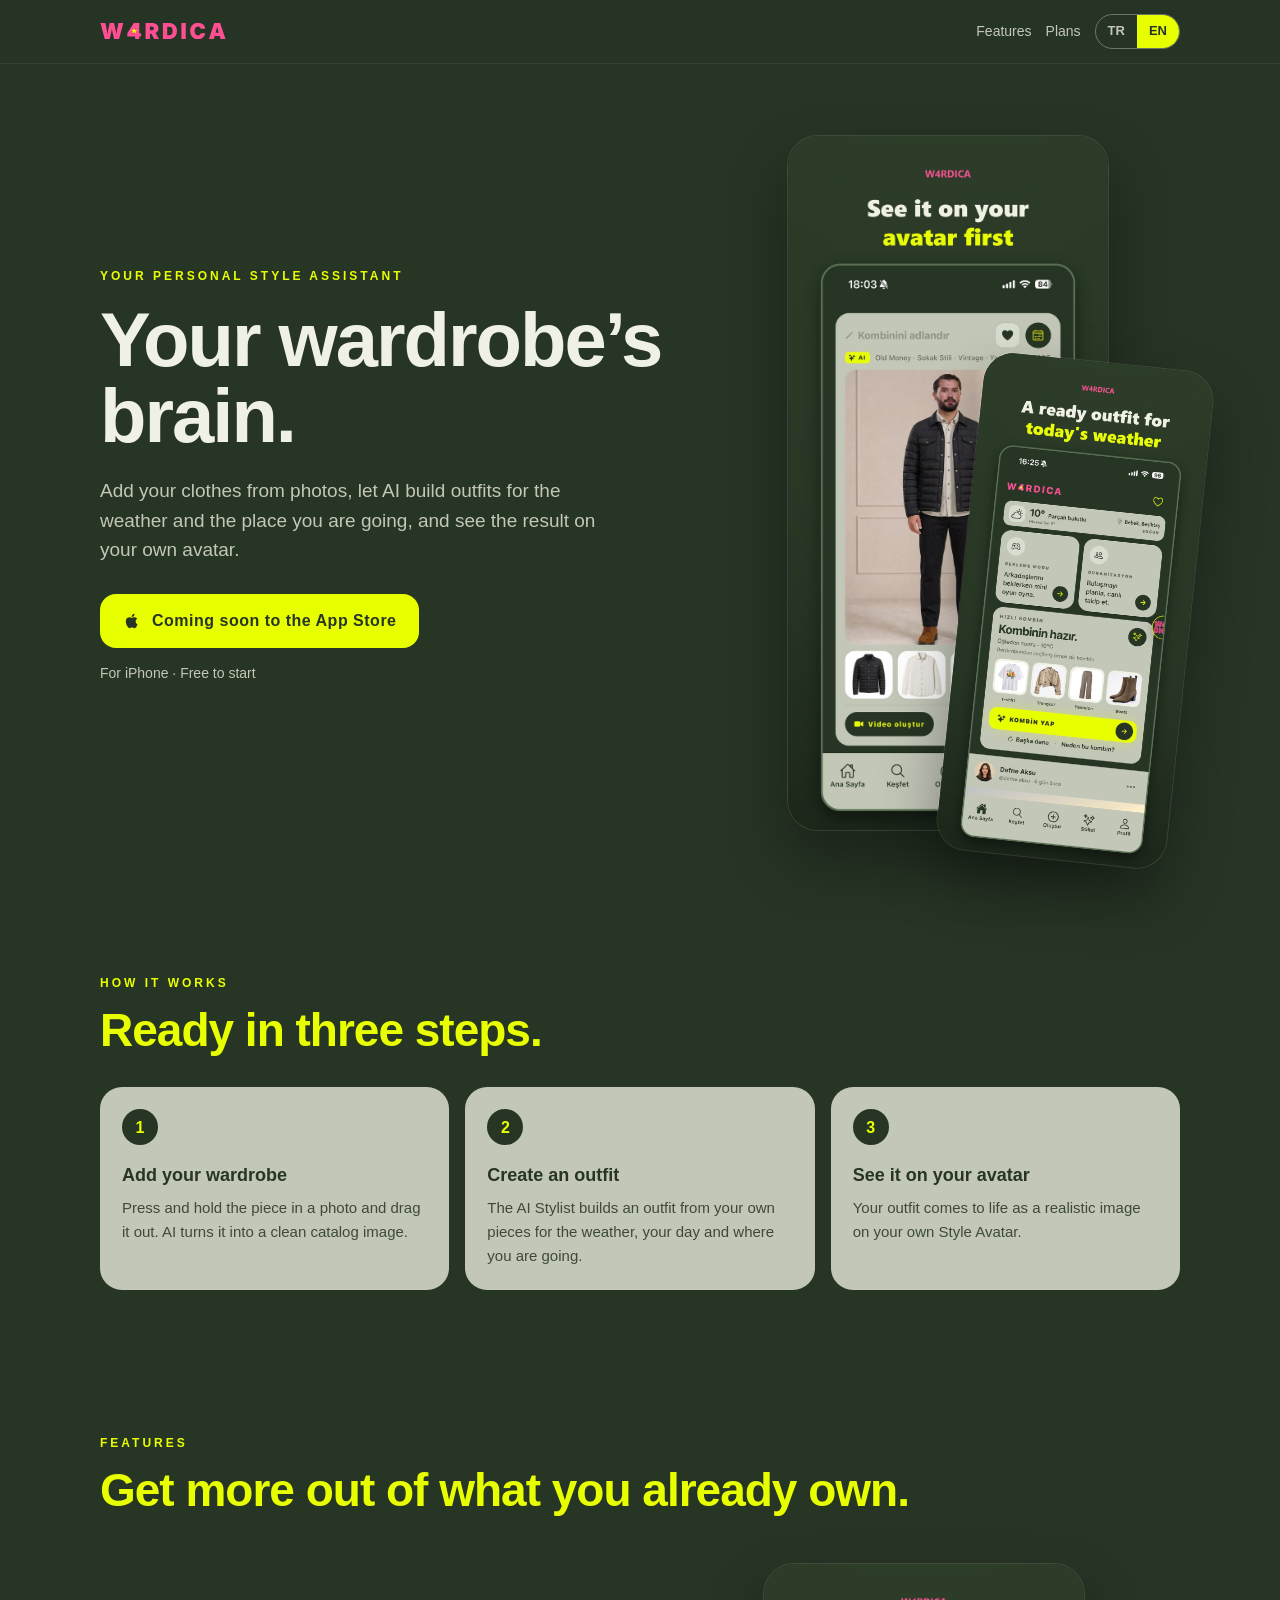
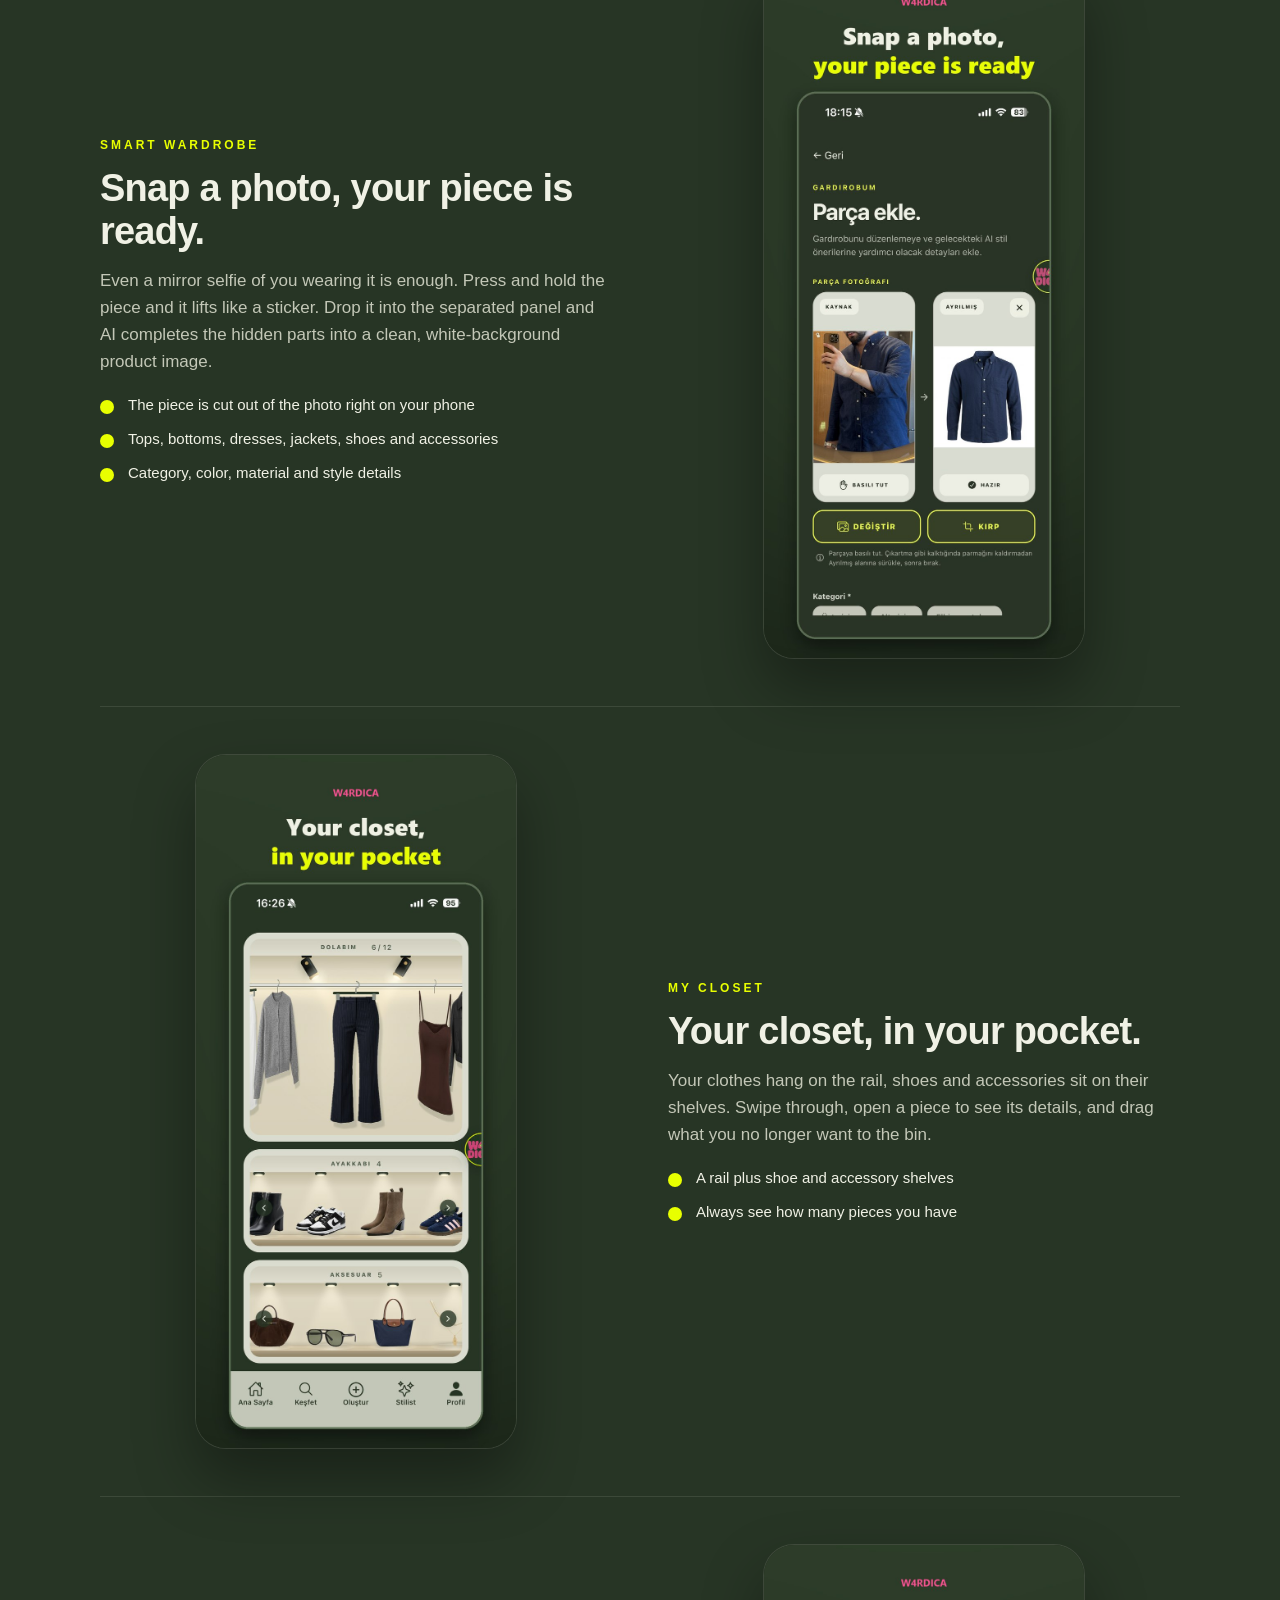
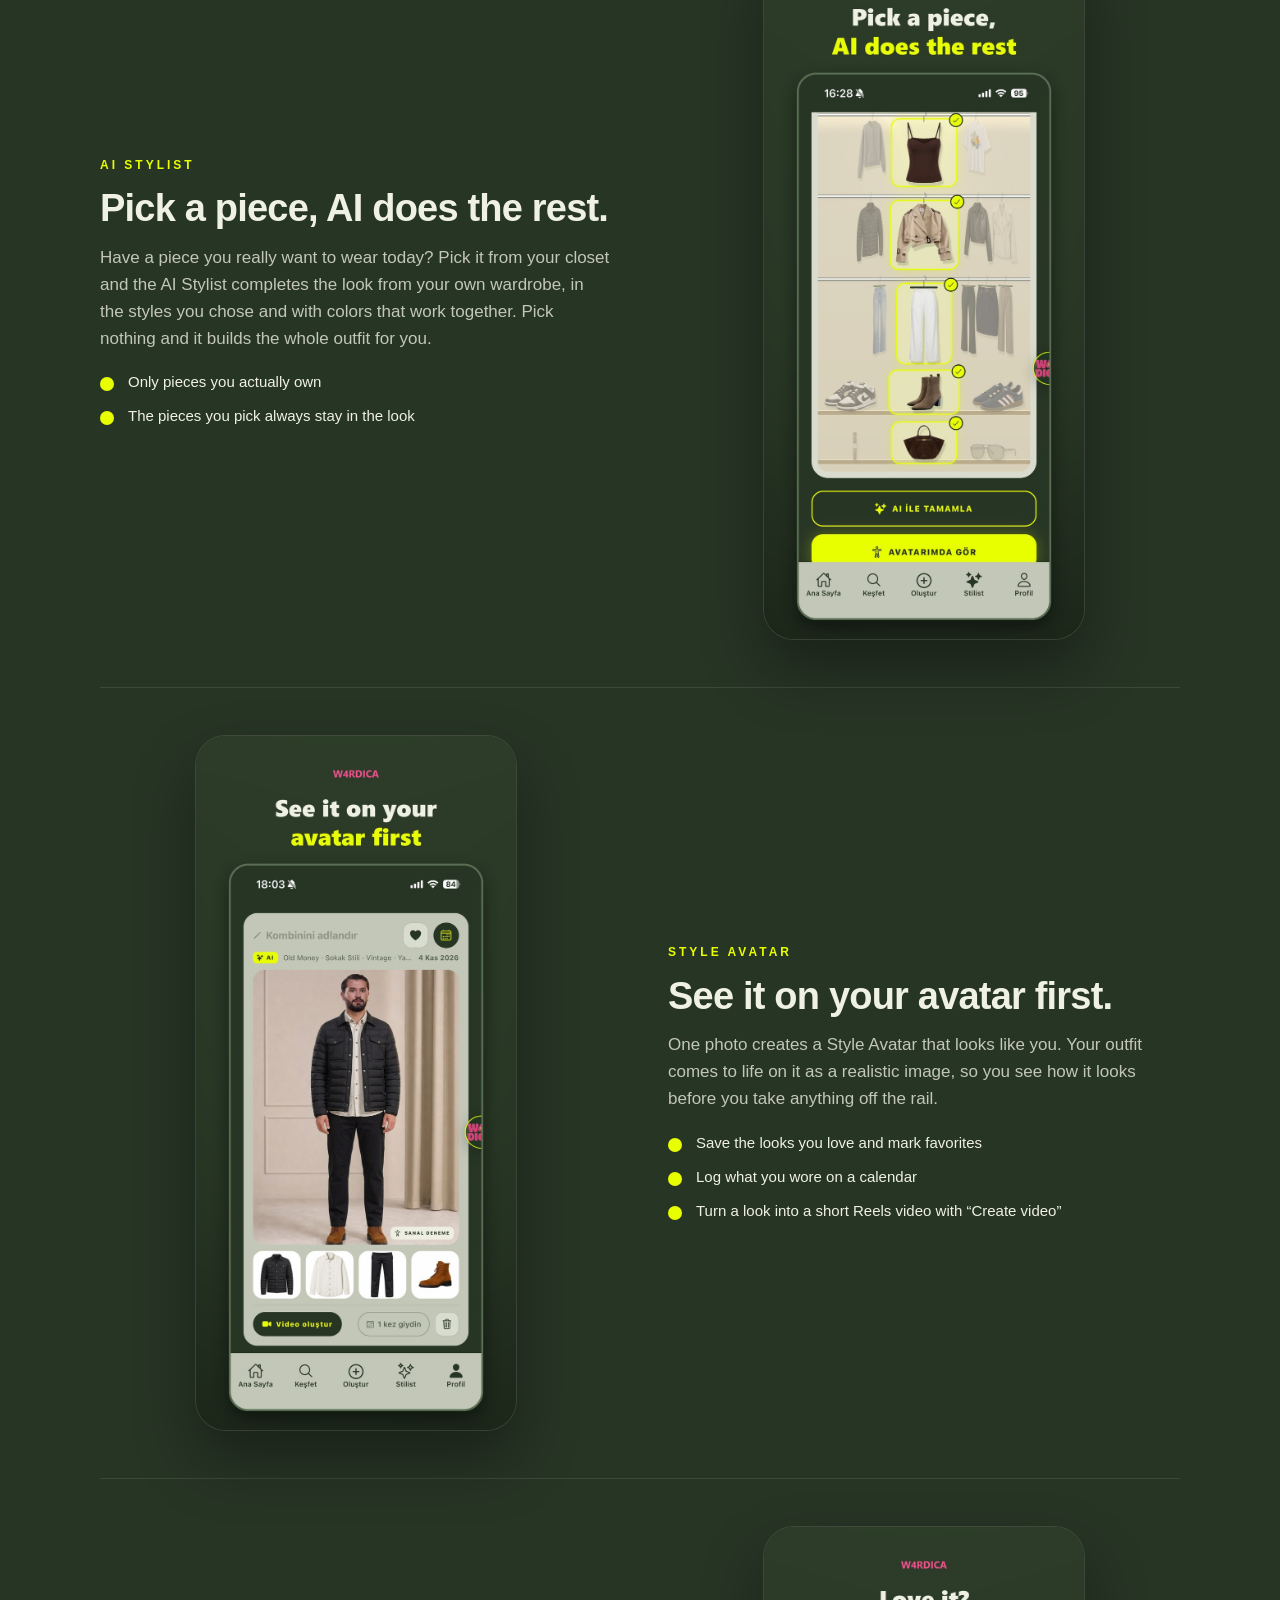
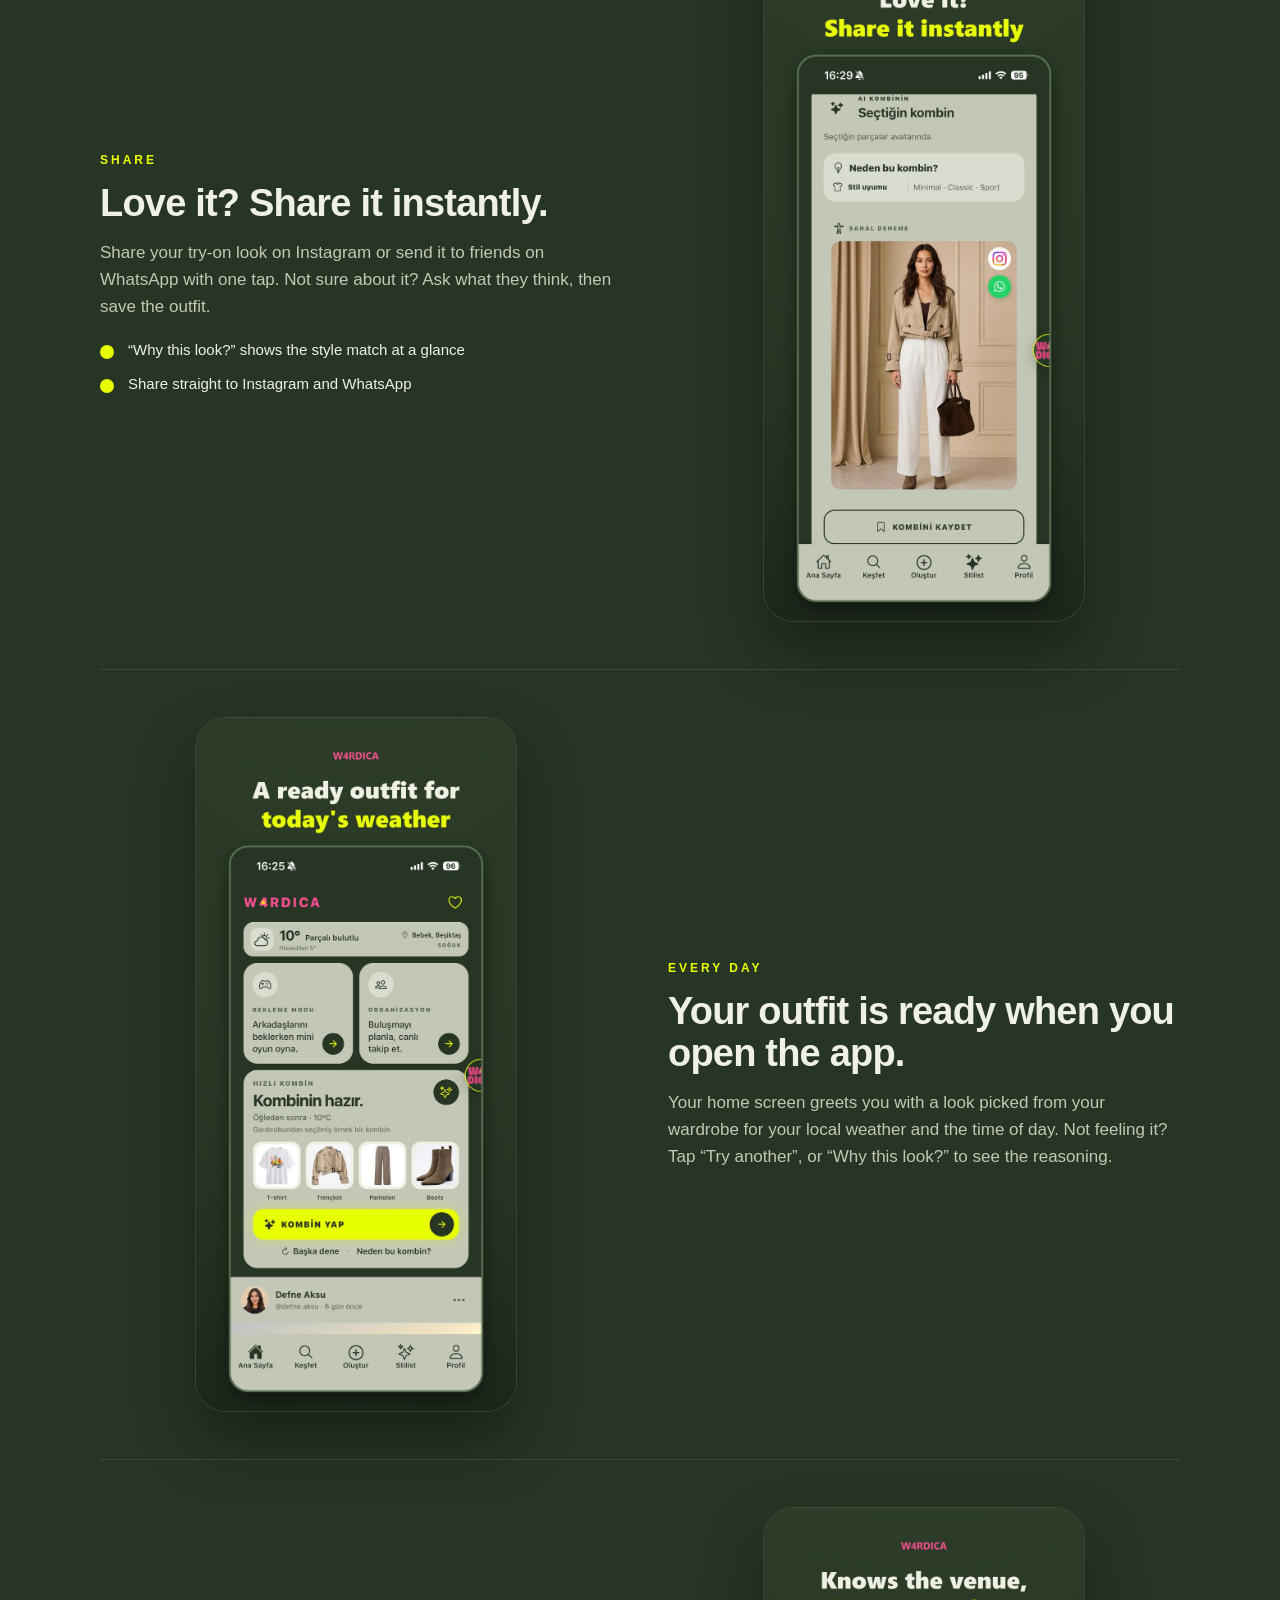
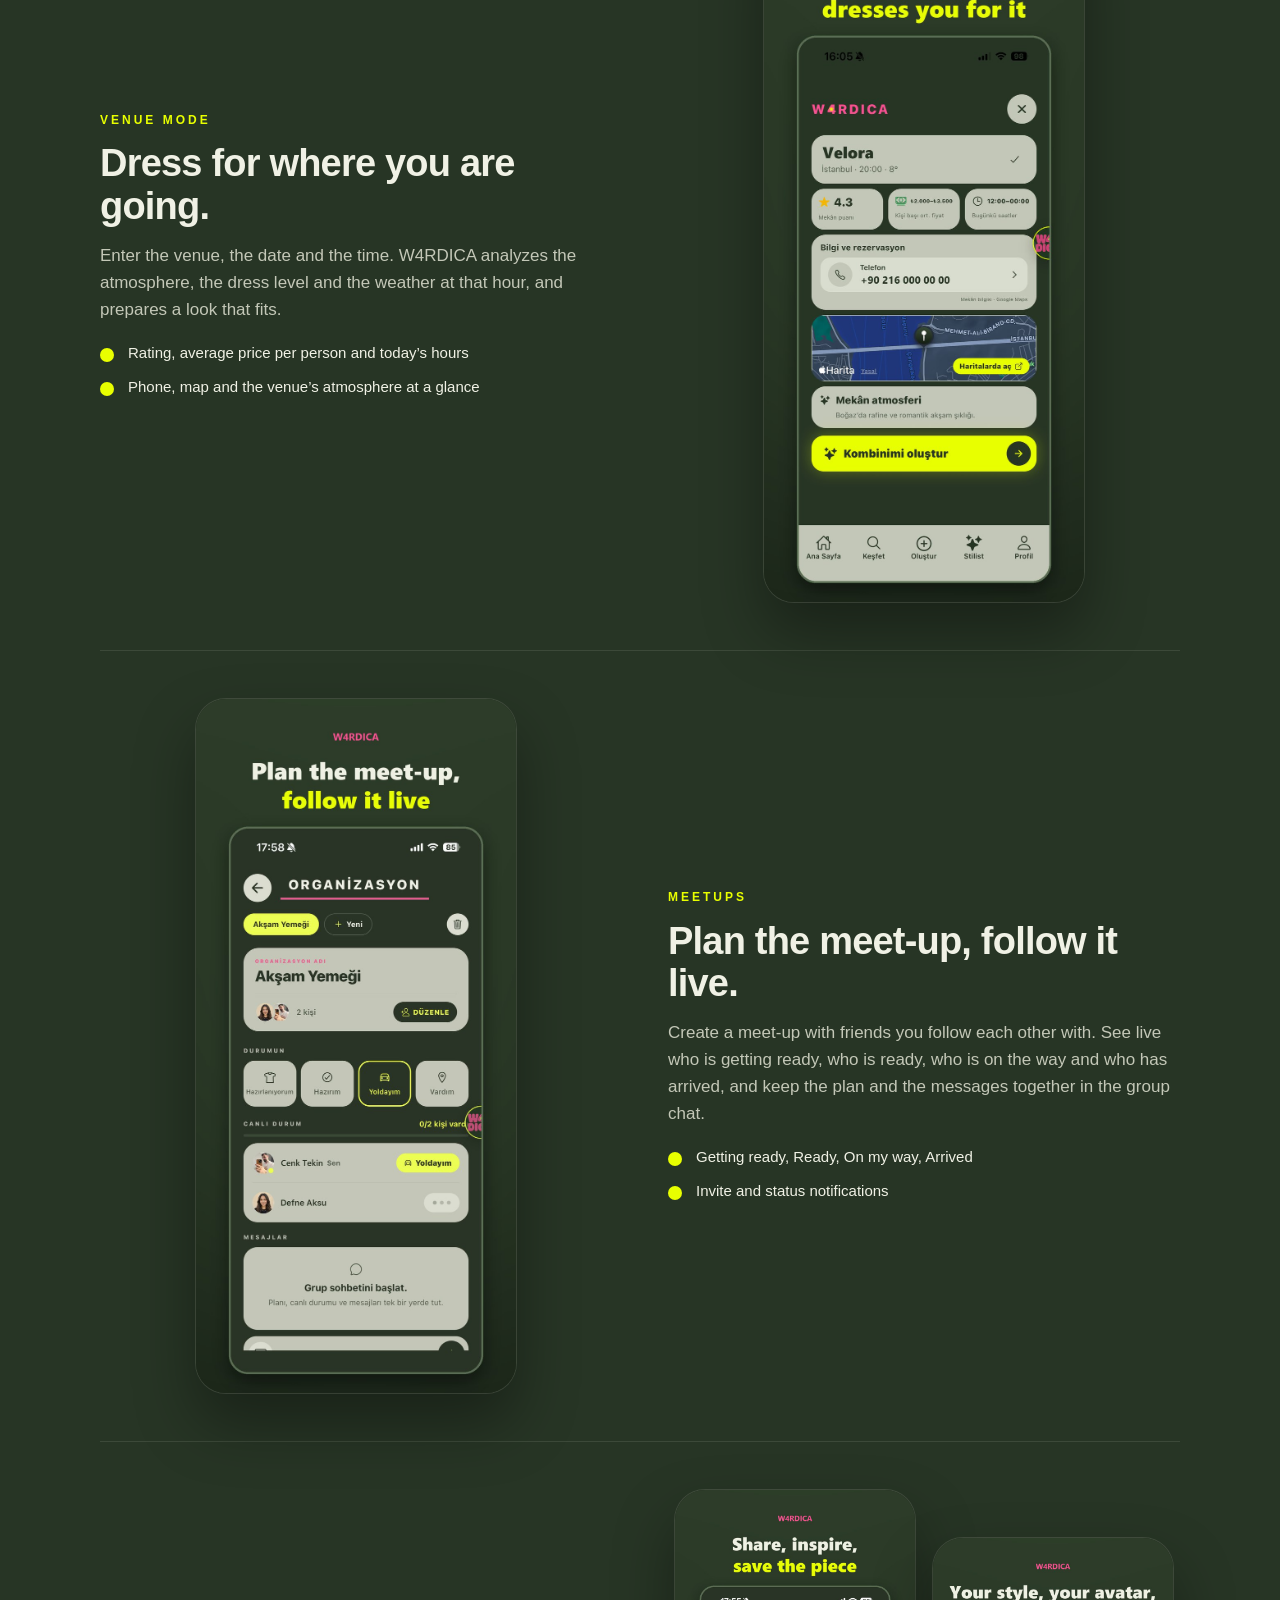
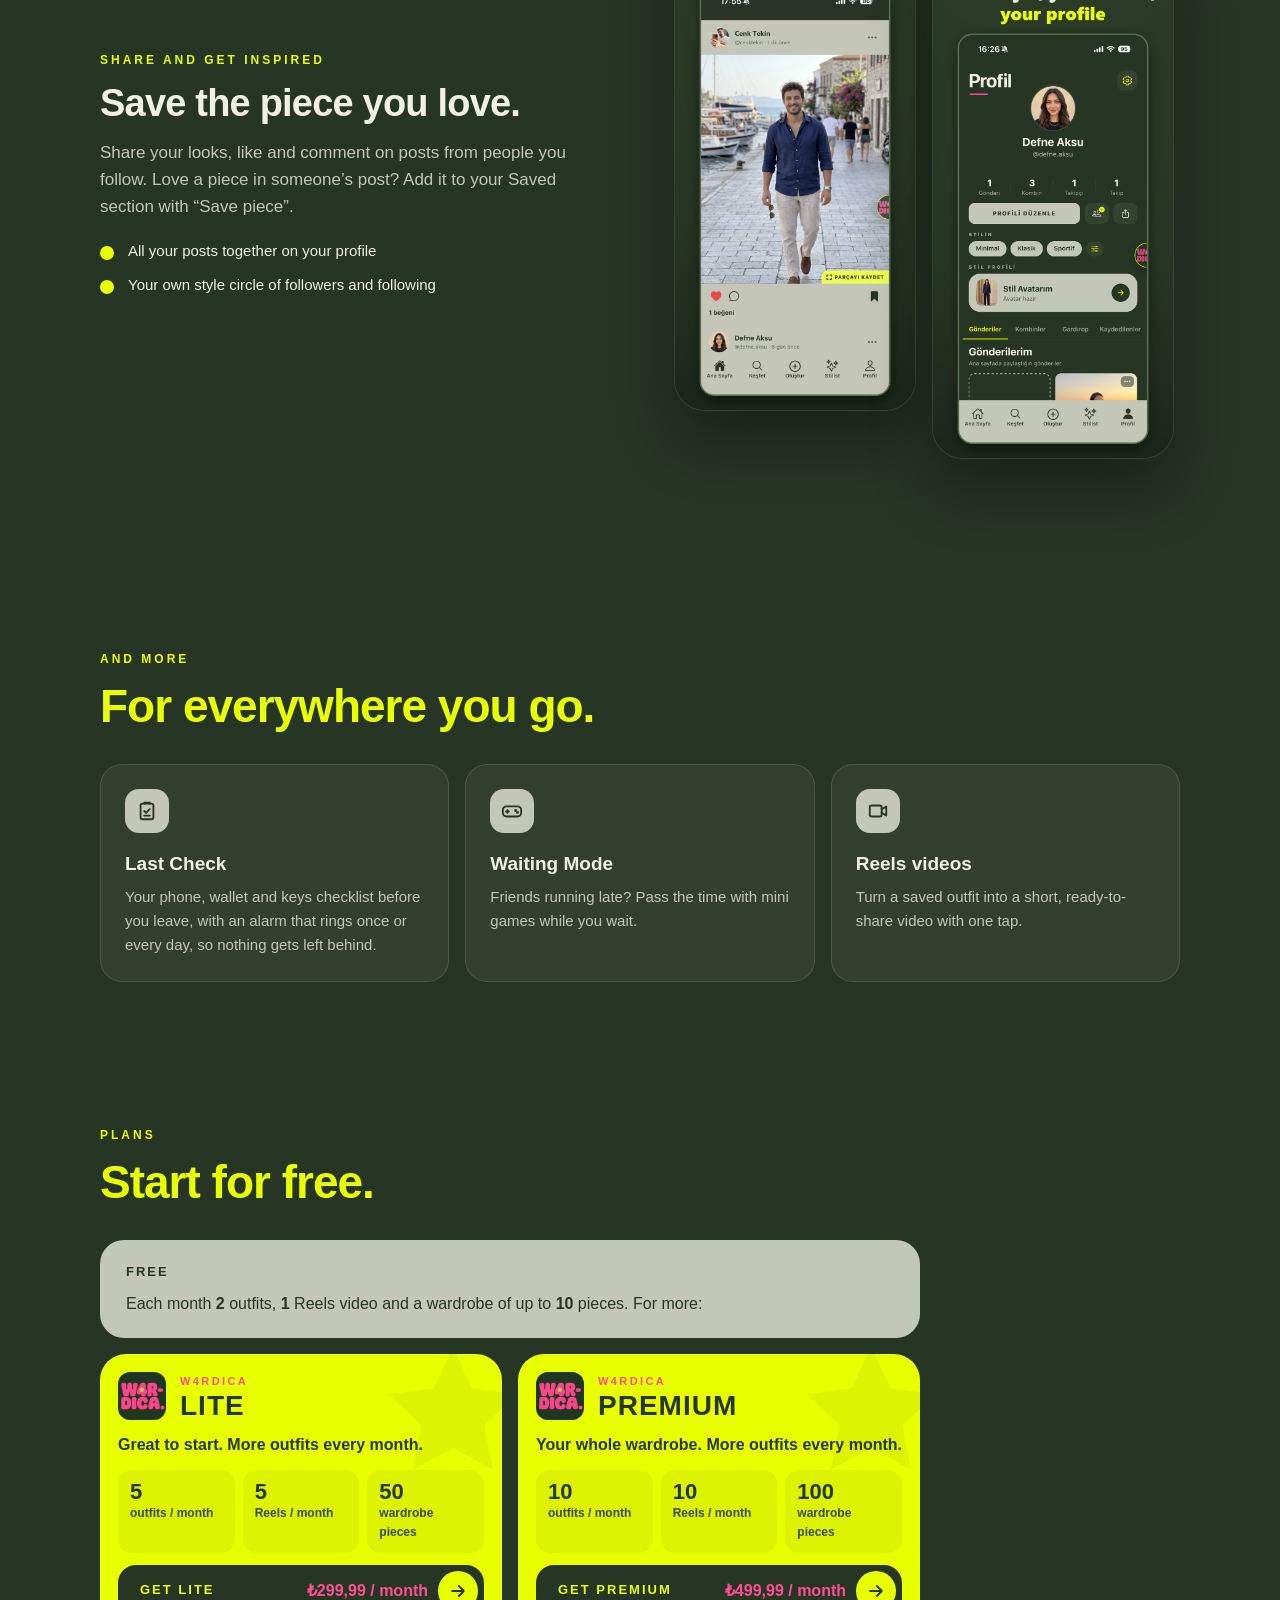
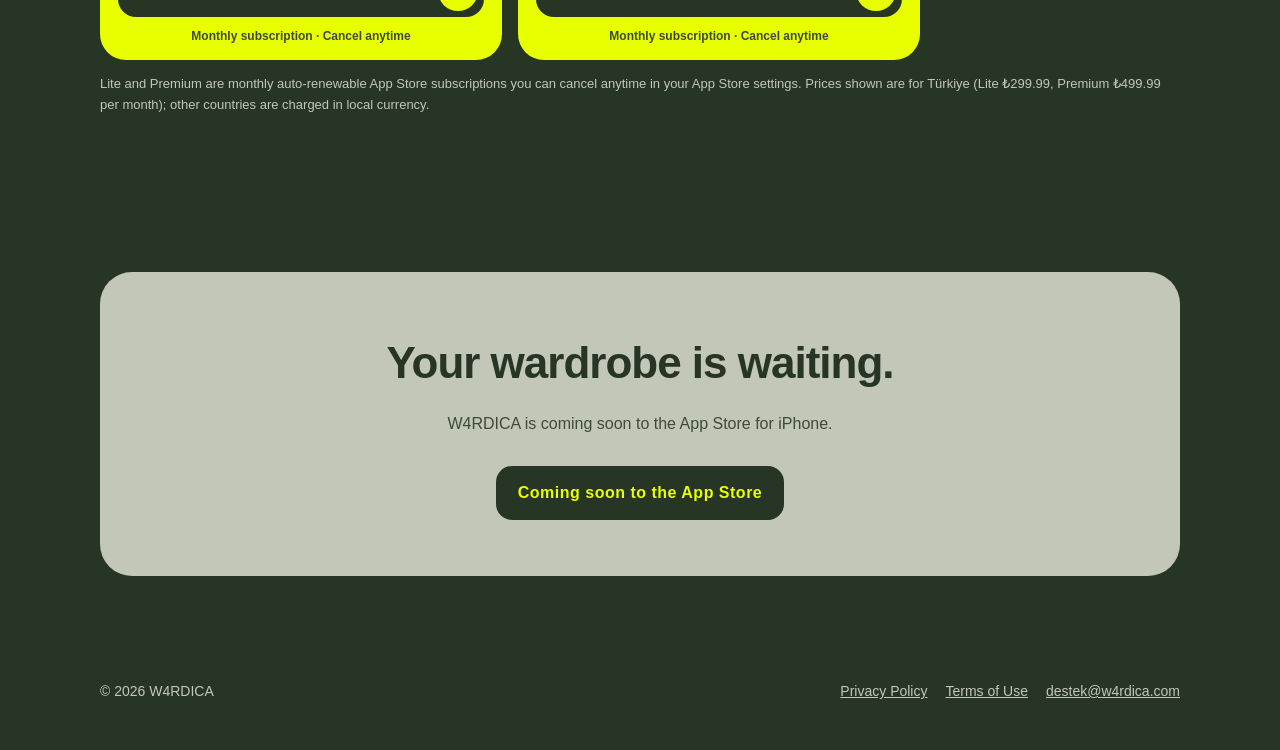
==== commit 46a39b2c: "Site: App Store screenshots in TR and EN, new feature sections - Every picture is now the App Store " ====
--- a/index.html
+++ b/index.html
@@ -13,15 +13,15 @@
       property="og:description"
       content="Gardırobunu dijitalleştir, yapay zekâ ile kombin oluştur, avatarında dene."
     />
-    <meta property="og:image" content="images/screen-outfit-avatar.jpg" />
+    <meta property="og:image" content="images/store/tr-01-outfit-avatar.jpg" />
     <meta name="theme-color" content="#273525" />
-    <link rel="stylesheet" href="style.css" />
-    <link rel="stylesheet" href="home.css" />
+    <link rel="stylesheet" href="style.css?v=20261102" />
+    <link rel="stylesheet" href="home.css?v=20261107" />
   </head>
   <body>
     <header class="site-header">
       <div class="inner">
-        <a class="brand" href="./" aria-label="W4RDICA"><img class="brand-logo" src="images/w4rdica-wordmark.svg" alt="W4RDICA" width="118" height="15" /></a>
+        <a class="brand" href="./" aria-label="W4RDICA"><img class="brand-logo" src="images/w4rdica-wordmark.svg?v=20261102" alt="W4RDICA" width="118" height="15" /></a>
         <div class="header-actions">
           <a class="hide-mobile" href="#features">
             <span lang="tr">Özellikler</span><span lang="en">Features</span>
@@ -75,19 +75,13 @@
           </div>
 
           <div class="hero-phones">
-            <div class="phone">
-              <img
-                src="images/screen-outfit-avatar.jpg"
-                alt="W4RDICA: yapay zekâ kombini avatar üzerinde"
-                loading="eager"
-              />
-            </div>
-            <div class="phone">
-              <img
-                src="images/screen-home.jpg"
-                alt="W4RDICA ana sayfa: günün hazır kombini"
-                loading="lazy"
-              />
+            <div class="shot">
+              <img lang="tr" src="images/store/tr-01-outfit-avatar.jpg?v=20261107" alt="W4RDICA: kombin, kendi Stil Avatarın üzerinde" width="780" height="1691" loading="eager" decoding="async" />
+              <img lang="en" src="images/store/en-01-outfit-avatar.jpg?v=20261107" alt="W4RDICA: an outfit on your own Style Avatar" width="780" height="1691" loading="eager" decoding="async" />
+            </div>
+            <div class="shot">
+              <img lang="tr" src="images/store/tr-09-home.jpg?v=20261107" alt="W4RDICA ana sayfa: havaya göre günün hazır kombini" width="780" height="1691" loading="lazy" decoding="async" />
+              <img lang="en" src="images/store/en-09-home.jpg?v=20261107" alt="W4RDICA home: today's ready outfit for the weather" width="780" height="1691" loading="lazy" decoding="async" />
             </div>
           </div>
         </div>
@@ -154,11 +148,11 @@
               <span lang="en">Smart wardrobe</span>
             </div>
             <h3>
-              <span lang="tr">Basılı tut, sürükle, gardırobunda.</span>
-              <span lang="en">Press, drag, and it is in your wardrobe.</span>
-            </h3>
-            <p lang="tr">Kıyafetin üzerindeyken çektiğin bir fotoğraf bile yeterli. Parçaya basılı tut; çıkartma gibi kalkar. Ayrılmış alanına bırak, yapay zekâ görünmeyen kısımları tamamlayıp beyaz zeminli, düzgün bir ürün görseli hazırlasın.</p>
-            <p lang="en">Even a photo of you wearing it is enough. Press and hold the piece and it lifts like a sticker. Drop it into the separated panel and AI completes the hidden parts into a clean, white-background product image.</p>
+              <span lang="tr">Fotoğrafını çek, parçan hazır.</span>
+              <span lang="en">Snap a photo, your piece is ready.</span>
+            </h3>
+            <p lang="tr">Kıyafetin üzerindeyken çektiğin bir ayna fotoğrafı bile yeterli. Parçaya basılı tut; çıkartma gibi kalkar. Ayrılmış alanına bırak, yapay zekâ görünmeyen kısımları tamamlayıp beyaz zeminli, düzgün bir ürün görseli hazırlasın.</p>
+            <p lang="en">Even a mirror selfie of you wearing it is enough. Press and hold the piece and it lifts like a sticker. Drop it into the separated panel and AI completes the hidden parts into a clean, white-background product image.</p>
             <ul lang="tr">
               <li>Parçayı fotoğraftan ayırma doğrudan telefonunda yapılır</li>
               <li>Üst, alt, elbise, ceket, ayakkabı ve aksesuar</li>
@@ -171,8 +165,9 @@
             </ul>
           </div>
           <div class="feature-media">
-            <div class="phone">
-              <img src="images/screen-add-item.jpg" alt="Parça ekleme: fotoğraftan ayrılmış elbise" loading="lazy" />
+            <div class="shot">
+              <img lang="tr" src="images/store/tr-04-add-item.jpg?v=20261107" alt="Parça ekle: ayna fotoğrafından ayrılmış gömlek" width="780" height="1691" loading="lazy" decoding="async" />
+              <img lang="en" src="images/store/en-04-add-item.jpg?v=20261107" alt="Add a piece: a shirt cut out of a mirror selfie" width="780" height="1691" loading="lazy" decoding="async" />
             </div>
           </div>
         </div>
@@ -200,13 +195,14 @@
             </ul>
           </div>
           <div class="feature-media">
-            <div class="phone">
-              <img src="images/screen-wardrobe.jpg" alt="Dolabım: askıda kıyafetler, ayakkabı ve aksesuar rafları" loading="lazy" />
-            </div>
-          </div>
-        </div>
-
-        <!-- AI Stylist + avatar -->
+            <div class="shot">
+              <img lang="tr" src="images/store/tr-05-wardrobe.jpg?v=20261107" alt="Dolabım: askıda kıyafetler, ayakkabı ve aksesuar rafları" width="780" height="1691" loading="lazy" decoding="async" />
+              <img lang="en" src="images/store/en-05-wardrobe.jpg?v=20261107" alt="My closet: clothes on the rail, shoe and accessory shelves" width="780" height="1691" loading="lazy" decoding="async" />
+            </div>
+          </div>
+        </div>
+
+        <!-- AI Stylist: pick a piece -->
         <div class="feature">
           <div>
             <div class="eyebrow">
@@ -214,23 +210,86 @@
               <span lang="en">AI Stylist</span>
             </div>
             <h3>
-              <span lang="tr">Kombinini kendi avatarında dene.</span>
-              <span lang="en">Try your outfit on your own avatar.</span>
-            </h3>
-            <p lang="tr">AI Stilist yalnızca gerçekten sahip olduğun parçalarla kombin kurar. İstersen başlangıç parçalarını sen seç; kalanını o tamamlasın. Kombinin, kendi Stil Avatarının üzerinde canlanır.</p>
-            <p lang="en">The AI Stylist only uses pieces you actually own. Pick a few starting pieces if you like and let it complete the look; the outfit then comes to life on your own Style Avatar.</p>
-            <ul lang="tr">
-              <li>Beğendiğin kombinleri kaydet</li>
-              <li>“Video oluştur” ile kombininden kısa bir Reels videosu</li>
-            </ul>
-            <ul lang="en">
-              <li>Save the outfits you love</li>
-              <li>Turn an outfit into a short Reels video with “Create video”</li>
-            </ul>
-          </div>
-          <div class="feature-media">
-            <div class="phone">
-              <img src="images/screen-outfit-avatar.jpg" alt="Kombin, avatar üzerinde sanal deneme" loading="lazy" />
+              <span lang="tr">Parçanı seç, gerisini AI tamamlasın.</span>
+              <span lang="en">Pick a piece, AI does the rest.</span>
+            </h3>
+            <p lang="tr">Bugün mutlaka giymek istediğin bir parça mı var? Dolabından seç; AI Stilist eksik kalanları yine kendi gardırobundan, seçtiğin stillere ve renk uyumuna göre tamamlasın. Hiç seçim yapmazsan kombini baştan sona o kurar.</p>
+            <p lang="en">Have a piece you really want to wear today? Pick it from your closet and the AI Stylist completes the look from your own wardrobe, in the styles you chose and with colors that work together. Pick nothing and it builds the whole outfit for you.</p>
+            <ul lang="tr">
+              <li>Yalnızca gerçekten sahip olduğun parçalar</li>
+              <li>Seçtiğin parçalar her zaman kombinde kalır</li>
+            </ul>
+            <ul lang="en">
+              <li>Only pieces you actually own</li>
+              <li>The pieces you pick always stay in the look</li>
+            </ul>
+          </div>
+          <div class="feature-media">
+            <div class="shot">
+              <img lang="tr" src="images/store/tr-03-stylist-pick.jpg?v=20261107" alt="AI Stilist: dolaptan seçilmiş parçalar ve AI ile tamamla" width="780" height="1691" loading="lazy" decoding="async" />
+              <img lang="en" src="images/store/en-03-stylist-pick.jpg?v=20261107" alt="AI Stylist: pieces picked from the closet and Complete with AI" width="780" height="1691" loading="lazy" decoding="async" />
+            </div>
+          </div>
+        </div>
+
+        <!-- Style Avatar: the outfit card -->
+        <div class="feature reverse">
+          <div>
+            <div class="eyebrow">
+              <span lang="tr">Stil Avatarı</span>
+              <span lang="en">Style Avatar</span>
+            </div>
+            <h3>
+              <span lang="tr">Giymeden önce avatarında gör.</span>
+              <span lang="en">See it on your avatar first.</span>
+            </h3>
+            <p lang="tr">Tek bir fotoğrafından sana benzeyen bir Stil Avatarı oluşur. Kombinin, avatarının üzerinde gerçekçi bir görselle canlanır; dolaptan bir şey çıkarmadan nasıl durduğunu görürsün.</p>
+            <p lang="en">One photo creates a Style Avatar that looks like you. Your outfit comes to life on it as a realistic image, so you see how it looks before you take anything off the rail.</p>
+            <ul lang="tr">
+              <li>Beğendiğin kombinleri kaydet, favorilerine ekle</li>
+              <li>Hangi gün ne giydiğini takvime işle</li>
+              <li>“Video oluştur” ile kısa bir Reels videosu</li>
+            </ul>
+            <ul lang="en">
+              <li>Save the looks you love and mark favorites</li>
+              <li>Log what you wore on a calendar</li>
+              <li>Turn a look into a short Reels video with “Create video”</li>
+            </ul>
+          </div>
+          <div class="feature-media">
+            <div class="shot">
+              <img lang="tr" src="images/store/tr-01-outfit-avatar.jpg?v=20261107" alt="Kombin kartı: kombin avatar üzerinde, parçalar ve Video oluştur" width="780" height="1691" loading="lazy" decoding="async" />
+              <img lang="en" src="images/store/en-01-outfit-avatar.jpg?v=20261107" alt="Outfit card: the look on the avatar, its pieces and Create video" width="780" height="1691" loading="lazy" decoding="async" />
+            </div>
+          </div>
+        </div>
+
+        <!-- Share the try-on -->
+        <div class="feature">
+          <div>
+            <div class="eyebrow">
+              <span lang="tr">Paylaş</span>
+              <span lang="en">Share</span>
+            </div>
+            <h3>
+              <span lang="tr">Beğendiğini hemen paylaş.</span>
+              <span lang="en">Love it? Share it instantly.</span>
+            </h3>
+            <p lang="tr">Sanal denemedeki görünümünü tek dokunuşla Instagram’da paylaş ya da WhatsApp’tan arkadaşlarına gönder. Kararsız kaldığında fikirlerini sor, sonra kombini kaydet.</p>
+            <p lang="en">Share your try-on look on Instagram or send it to friends on WhatsApp with one tap. Not sure about it? Ask what they think, then save the outfit.</p>
+            <ul lang="tr">
+              <li>“Neden bu kombin?” ile stil uyumu tek bakışta</li>
+              <li>Instagram ve WhatsApp’a doğrudan paylaşım</li>
+            </ul>
+            <ul lang="en">
+              <li>“Why this look?” shows the style match at a glance</li>
+              <li>Share straight to Instagram and WhatsApp</li>
+            </ul>
+          </div>
+          <div class="feature-media">
+            <div class="shot">
+              <img lang="tr" src="images/store/tr-06-share.jpg?v=20261107" alt="Sanal deneme: Instagram ve WhatsApp paylaşım düğmeleri" width="780" height="1691" loading="lazy" decoding="async" />
+              <img lang="en" src="images/store/en-06-share.jpg?v=20261107" alt="Try-on: Instagram and WhatsApp share buttons" width="780" height="1691" loading="lazy" decoding="async" />
             </div>
           </div>
         </div>
@@ -250,8 +309,9 @@
             <p lang="en">Your home screen greets you with a look picked from your wardrobe for your local weather and the time of day. Not feeling it? Tap “Try another”, or “Why this look?” to see the reasoning.</p>
           </div>
           <div class="feature-media">
-            <div class="phone">
-              <img src="images/screen-home.jpg" alt="Ana sayfa: hava durumu ve günün kombini" loading="lazy" />
+            <div class="shot">
+              <img lang="tr" src="images/store/tr-09-home.jpg?v=20261107" alt="Ana sayfa: hava durumu ve günün hazır kombini" width="780" height="1691" loading="lazy" decoding="async" />
+              <img lang="en" src="images/store/en-09-home.jpg?v=20261107" alt="Home: the weather and today’s ready outfit" width="780" height="1691" loading="lazy" decoding="async" />
             </div>
           </div>
         </div>
@@ -279,14 +339,45 @@
             </ul>
           </div>
           <div class="feature-media">
-            <div class="phone">
-              <img src="images/screen-venue.jpg" alt="Mekân Modu: mekân bilgileri ve kombin oluştur" loading="lazy" />
+            <div class="shot">
+              <img lang="tr" src="images/store/tr-02-venue.jpg?v=20261107" alt="Mekân Modu: mekân bilgileri ve Kombinimi oluştur" width="780" height="1691" loading="lazy" decoding="async" />
+              <img lang="en" src="images/store/en-02-venue.jpg?v=20261107" alt="Venue Mode: venue details and Create my outfit" width="780" height="1691" loading="lazy" decoding="async" />
+            </div>
+          </div>
+        </div>
+
+        <!-- Meetups -->
+        <div class="feature reverse">
+          <div>
+            <div class="eyebrow">
+              <span lang="tr">Organizasyon</span>
+              <span lang="en">Meetups</span>
+            </div>
+            <h3>
+              <span lang="tr">Buluşmayı planla, canlı takip et.</span>
+              <span lang="en">Plan the meet-up, follow it live.</span>
+            </h3>
+            <p lang="tr">Karşılıklı takipleştiğin arkadaşlarınla bir buluşma oluştur. Kim hazırlanıyor, kim hazır, kim yolda, kim vardı; hepsini canlı gör. Planı ve mesajları grup sohbetinde tek yerde tut.</p>
+            <p lang="en">Create a meet-up with friends you follow each other with. See live who is getting ready, who is ready, who is on the way and who has arrived, and keep the plan and the messages together in the group chat.</p>
+            <ul lang="tr">
+              <li>Hazırlanıyorum, Hazırım, Yoldayım, Vardım</li>
+              <li>Davet ve durum bildirimleri</li>
+            </ul>
+            <ul lang="en">
+              <li>Getting ready, Ready, On my way, Arrived</li>
+              <li>Invite and status notifications</li>
+            </ul>
+          </div>
+          <div class="feature-media">
+            <div class="shot">
+              <img lang="tr" src="images/store/tr-07-meetup.jpg?v=20261107" alt="Organizasyon: canlı durumlar ve grup sohbeti" width="780" height="1691" loading="lazy" decoding="async" />
+              <img lang="en" src="images/store/en-07-meetup.jpg?v=20261107" alt="Meetups: live statuses and the group chat" width="780" height="1691" loading="lazy" decoding="async" />
             </div>
           </div>
         </div>
 
         <!-- Social: posts, save a piece -->
-        <div class="feature reverse">
+        <div class="feature">
           <div>
             <div class="eyebrow">
               <span lang="tr">Paylaş, ilham al</span>
@@ -308,11 +399,13 @@
             </ul>
           </div>
           <div class="feature-media phone-pair">
-            <div class="phone">
-              <img src="images/screen-feed.jpg" alt="Gönderi ve Parçayı kaydet butonu" loading="lazy" />
-            </div>
-            <div class="phone">
-              <img src="images/screen-profile.jpg" alt="Profil: gönderiler" loading="lazy" />
+            <div class="shot">
+              <img lang="tr" src="images/store/tr-08-feed.jpg?v=20261107" alt="Gönderi ve Parçayı kaydet düğmesi" width="780" height="1691" loading="lazy" decoding="async" />
+              <img lang="en" src="images/store/en-08-feed.jpg?v=20261107" alt="A post and the Save piece button" width="780" height="1691" loading="lazy" decoding="async" />
+            </div>
+            <div class="shot">
+              <img lang="tr" src="images/store/tr-10-profile.jpg?v=20261107" alt="Profil: stil, Stil Avatarı ve gönderiler" width="780" height="1691" loading="lazy" decoding="async" />
+              <img lang="en" src="images/store/en-10-profile.jpg?v=20261107" alt="Profile: styles, Style Avatar and posts" width="780" height="1691" loading="lazy" decoding="async" />
             </div>
           </div>
         </div>
@@ -332,11 +425,11 @@
         <div class="more-grid">
           <div class="more-card">
             <div class="more-icon">
-              <svg viewBox="0 0 24 24" fill="none" stroke="currentColor" stroke-width="2" stroke-linecap="round" stroke-linejoin="round" aria-hidden="true"><circle cx="9" cy="8" r="3" /><path d="M3 20a6 6 0 0 1 12 0" /><circle cx="17" cy="9" r="2.5" /><path d="M15.5 14.2A5 5 0 0 1 21 19" /></svg>
-            </div>
-            <h3><span lang="tr">Organizasyon</span><span lang="en">Meetups</span></h3>
-            <p lang="tr">Karşılıklı takipleştiğin kişilerle buluşmayı planla: kimin hazırlandığını, hazır olduğunu, yolda ya da orada olduğunu canlı gör, grup sohbetinde yazış.</p>
-            <p lang="en">Plan a meetup with people you follow each other with: see live who is getting ready, ready, on the way or already there, and chat in the group.</p>
+              <svg viewBox="0 0 24 24" fill="none" stroke="currentColor" stroke-width="2" stroke-linecap="round" stroke-linejoin="round" aria-hidden="true"><rect x="5" y="4" width="14" height="17" rx="2" /><path d="M9 4V3h6v1" /><path d="m9 12 2 2 4-4" /><path d="M9 17h6" /></svg>
+            </div>
+            <h3><span lang="tr">Son Kontrol</span><span lang="en">Last Check</span></h3>
+            <p lang="tr">Kapıdan çıkmadan önce telefon, cüzdan, anahtar listen hazır. İstersen bir kez, istersen her gün çalan alarmınla hiçbir şeyi unutma.</p>
+            <p lang="en">Your phone, wallet and keys checklist before you leave, with an alarm that rings once or every day, so nothing gets left behind.</p>
           </div>
 
           <div class="more-card">
@@ -380,7 +473,7 @@
           <div class="app-plan">
             <svg class="app-plan-star" viewBox="0 0 24 24" aria-hidden="true"><path d="M12 1.8l3.1 6.6 7.2.9-5.3 5 1.4 7.1L12 17.9l-6.4 3.5 1.4-7.1-5.3-5 7.2-.9z" /></svg>
             <div class="app-plan-head">
-              <img src="images/app-icon.png" alt="" width="48" height="48" />
+              <img src="images/app-icon.png?v=20261102" alt="" width="48" height="48" />
               <div>
                 <div class="app-plan-brand">W4RDICA</div>
                 <div class="app-plan-name">LITE</div>
@@ -403,7 +496,7 @@
           <div class="app-plan">
             <svg class="app-plan-star" viewBox="0 0 24 24" aria-hidden="true"><path d="M12 1.8l3.1 6.6 7.2.9-5.3 5 1.4 7.1L12 17.9l-6.4 3.5 1.4-7.1-5.3-5 7.2-.9z" /></svg>
             <div class="app-plan-head">
-              <img src="images/app-icon.png" alt="" width="48" height="48" />
+              <img src="images/app-icon.png?v=20261102" alt="" width="48" height="48" />
               <div>
                 <div class="app-plan-brand">W4RDICA</div>
                 <div class="app-plan-name">PREMIUM</div>
--- a/home.css
+++ b/home.css
@@ -53,6 +53,14 @@
 .lang-toggle button[aria-pressed="true"] {
   background: var(--accent);
   color: var(--ink);
+}
+
+/* The tilted second hero picture may reach past the window edge on
+   mid-size screens; it is clipped there instead of making the page scroll
+   sideways (clip keeps the sticky header working). */
+main {
+  overflow-x: hidden;
+  overflow-x: clip;
 }
 
 .section {
@@ -140,13 +148,37 @@
   border-radius: 31px;
 }
 
+/* App Store screenshots (headline + screen in one picture), one picture
+   per language: the [lang] rule below shows only the current one. The box
+   has the pictures' exact ratio (780 x 1691), so nothing is cropped and
+   the page never jumps while they load. */
+.shot {
+  position: relative;
+  width: 100%;
+  max-width: 320px;
+  aspect-ratio: 780 / 1691;
+  border-radius: 30px;
+  overflow: hidden;
+  background: #1f2b1d;
+  box-shadow:
+    0 0 0 1px rgba(240, 241, 229, 0.12),
+    0 30px 60px rgba(0, 0, 0, 0.35);
+}
+
+.shot img {
+  display: block;
+  width: 100%;
+  height: 100%;
+  object-fit: cover;
+}
+
 .hero-phones {
   position: relative;
   display: flex;
   justify-content: center;
 }
 
-.hero-phones .phone:nth-child(2) {
+.hero-phones .shot:nth-child(2) {
   position: absolute;
   max-width: 230px;
   right: -10px;
@@ -273,11 +305,13 @@
   align-items: flex-start;
 }
 
-.phone-pair .phone {
+.phone-pair .phone,
+.phone-pair .shot {
   max-width: 240px;
 }
 
-.phone-pair .phone:nth-child(2) {
+.phone-pair .phone:nth-child(2),
+.phone-pair .shot:nth-child(2) {
   margin-top: 48px;
 }
 
@@ -622,7 +656,8 @@
     padding-bottom: 20px;
   }
 
-  .hero-phones .phone:nth-child(2) {
+  .hero-phones .phone:nth-child(2),
+  .hero-phones .shot:nth-child(2) {
     display: none;
   }
 
@@ -633,19 +668,63 @@
     grid-template-columns: 1fr;
   }
 
-  .phone-pair .phone {
+  .phone-pair .phone,
+  .phone-pair .shot {
     max-width: 46%;
   }
 
-  .phone-pair .phone:nth-child(2) {
+  .phone-pair .phone:nth-child(2),
+  .phone-pair .shot:nth-child(2) {
     margin-top: 32px;
   }
 
-  .phone {
-    max-width: 260px;
+  .phone,
+  .shot {
+    max-width: 280px;
+  }
+
+  .phone-pair .shot {
+    border-radius: 20px;
   }
 
   .header-actions .hide-mobile {
     display: none;
   }
 }
+
+/* Narrow phones: the plan card's bottom bar and stats stay on one line. */
+@media (max-width: 420px) {
+  .app-plan {
+    padding: 16px 14px 12px;
+  }
+
+  .app-plan-name {
+    font-size: 24px;
+  }
+
+  .app-plan-stats strong {
+    font-size: 19px;
+  }
+
+  .app-plan-stats span {
+    font-size: 11px;
+  }
+
+  .app-plan-cta {
+    padding-left: 16px;
+  }
+
+  .app-plan-cta-label {
+    font-size: 11px;
+    letter-spacing: 1.2px;
+  }
+
+  .app-plan-price {
+    font-size: 14px;
+  }
+
+  .app-plan-arrow {
+    width: 36px;
+    height: 36px;
+  }
+}
